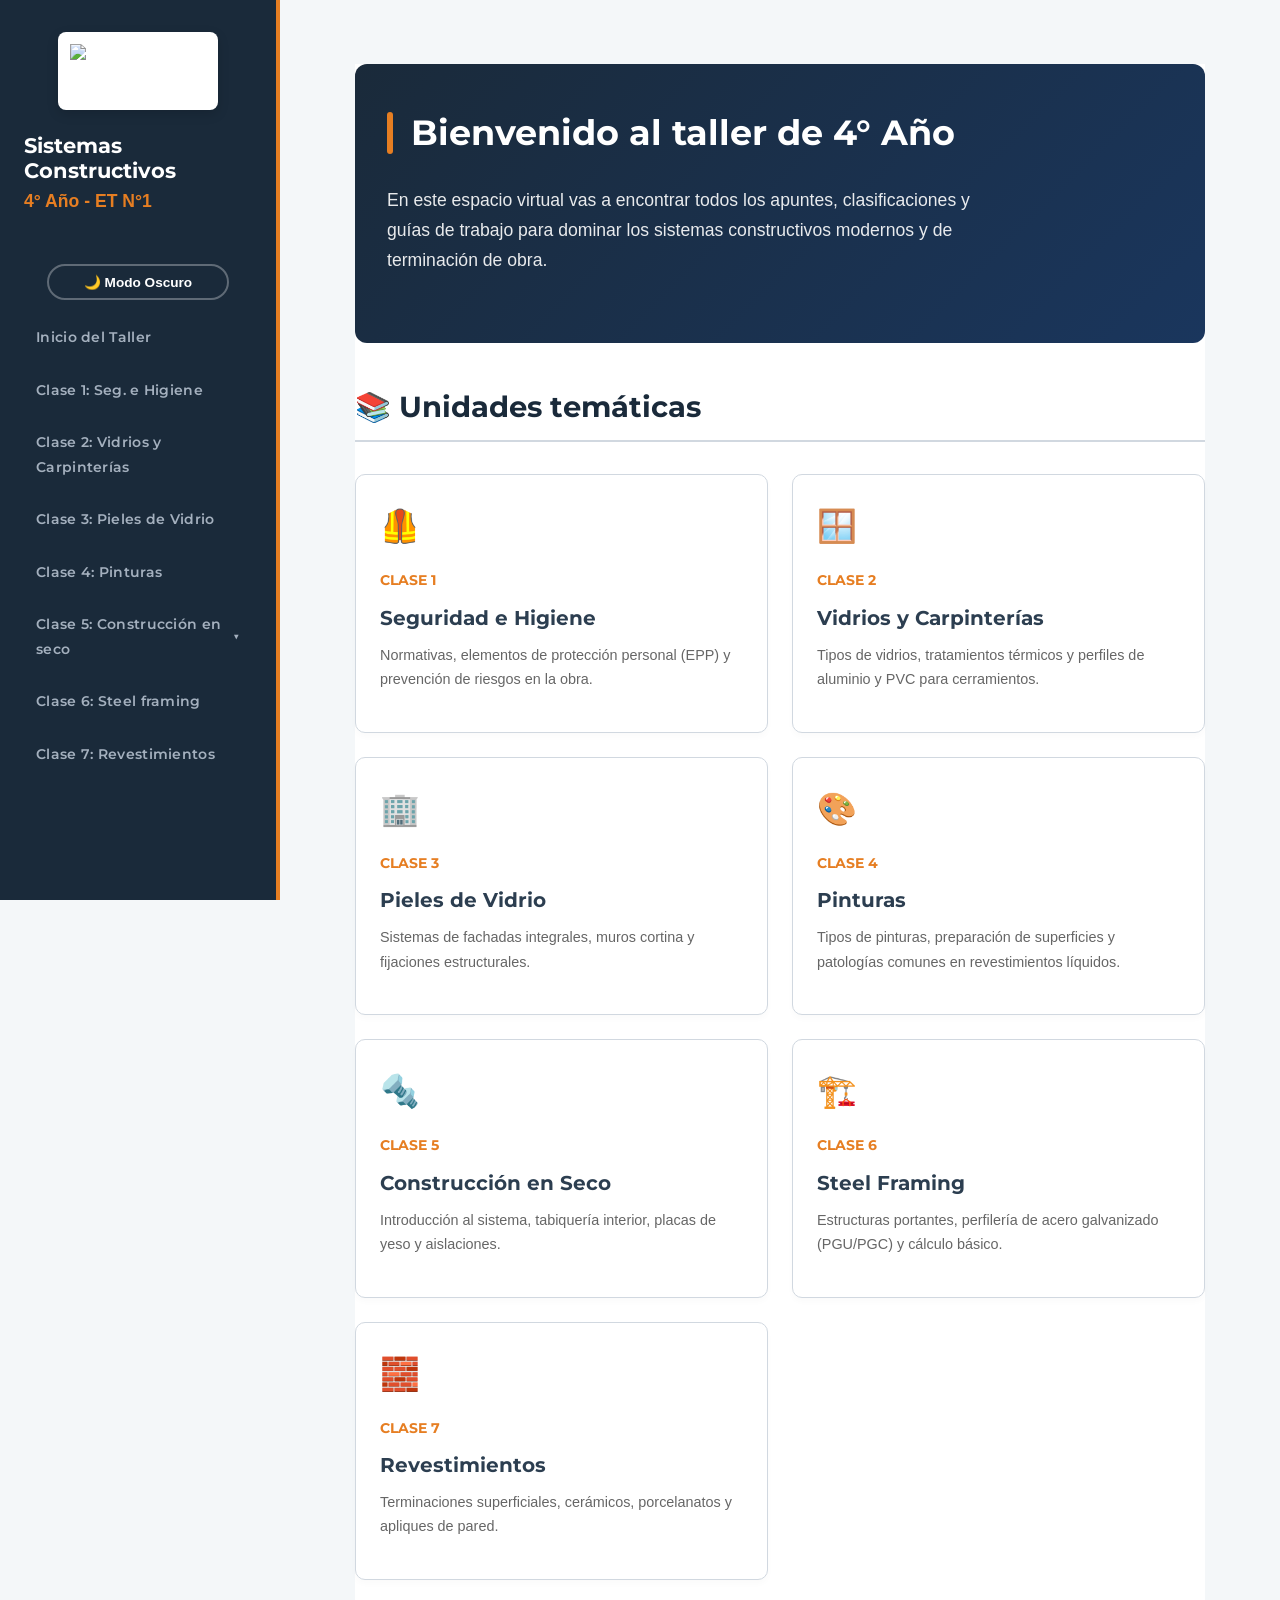
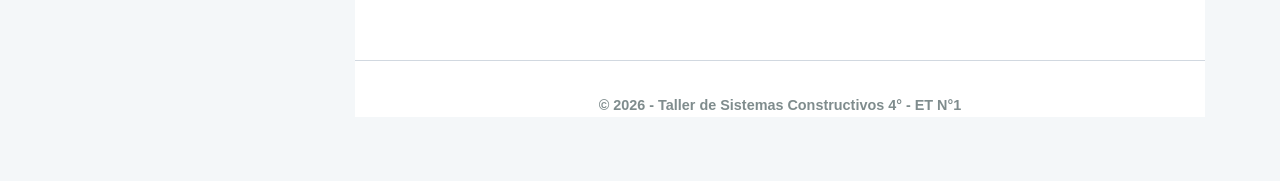
==== index.html @ 60b385b9 "Se agrega clase-3, pieles-de-vidrio.html y se modifica menú de navegación de historia y ventajas.htm" ====
<!DOCTYPE html>
<html lang="es">
<head>
    <meta charset="UTF-8">
    <meta name="viewport" content="width=device-width, initial-scale=1.0">
    <title>Sist. Constructivos en Seco | 4TO Año | ET N°1</title>
    <link href="https://fonts.googleapis.com/css2?family=Montserrat:wght@400;600&family=Poppins:wght@600;700;800&display=swap" rel="stylesheet">
    <link rel="stylesheet" href="styles.css">
</head>
<body>

    <aside>
        <img src="img/otto-krause-1.svg" alt="Logo ET N°1 Otto Krause" class="school-logo">
        <h1>Sistemas Constructivos</h1>
        <span class="school-name">4° Año - ET N°1</span>

        <button id="btn-theme" class="theme-btn" onclick="toggleTheme()">
            🌓 
        </button>

        <nav>
            <ul>
                <li><a href="index.html">Inicio del Taller</a></li>
                <li><a href="clase-1/seguridad-e-higiene.html">Clase 1: Seg. e Higiene</a></li>
                <li><a href="clase-2/vidrios-y-carpinteria.html">Clase 2: Vidrios y Carpinterías</a></li>
                <li><a href="clase-3/clase3.html">Clase 3: Pieles de Vidrio</a></li>
                <li><a href="clase-4/clase4.html">Clase 4: Pinturas</a></li>
                
                <li class="has-submenu" id="sistemas-menu">
                    <a href="javascript:void(0)" onclick="toggleSubmenu(event)">Clase 5: Construcción en seco</a>
                    <ul class="submenu">
                        <li><a href="clase-5/sistemas.html">Sistemas de construcción</a></li>
                        <li><a href="clase-5/historia.html">Historia y evolución</a></li>
                        <li><a href="clase-5/tabiqueria.html">Tabiquería y placas</a></li>
                        <li><a href="clase-5/ventajas.html">Ventajas y análisis</a></li>
                    </ul>
                </li>

                <li><a href="clase-6/steel-framing.html">Clase 6: Steel framing</a></li>
                <li><a href="clase-7/revestimientos.html">Clase 7: Revestimientos</a></li>
            </ul>
        </nav>
    </aside>

    <main>
        <div class="container">
            <div class="hero-home">
                <h2>Bienvenido al taller de 4° Año</h2>
                <p style="font-size: 1.1rem; opacity: 0.9; max-width: 600px;">
                    En este espacio virtual vas a encontrar todos los apuntes, clasificaciones y guías de trabajo para dominar los sistemas constructivos modernos y de terminación de obra.
                </p>
            </div>

            <h3 style="margin-bottom: 1rem;">📚 Unidades temáticas</h3>
            
            <div class="dashboard-grid">
                <a href="clase1.html" class="clase-card">
                    <div class="clase-icon">🦺</div>
                    <div class="clase-num">Clase 1</div>
                    <h4 class="clase-title">Seguridad e Higiene</h4>
                    <p class="clase-desc">Normativas, elementos de protección personal (EPP) y prevención de riesgos en la obra.</p>
                </a>
                
                <a href="clase-2/vidrios-y-carpinteria.html" class="clase-card">
                    <div class="clase-icon">🪟</div>
                    <div class="clase-num">Clase 2</div>
                    <h4 class="clase-title">Vidrios y Carpinterías</h4>
                    <p class="clase-desc">Tipos de vidrios, tratamientos térmicos y perfiles de aluminio y PVC para cerramientos.</p>
                </a>
                
                <a href="clase3.html" class="clase-card">
                    <div class="clase-icon">🏢</div>
                    <div class="clase-num">Clase 3</div>
                    <h4 class="clase-title">Pieles de Vidrio</h4>
                    <p class="clase-desc">Sistemas de fachadas integrales, muros cortina y fijaciones estructurales.</p>
                </a>
                <a href="clase4.html" class="clase-card">
                    <div class="clase-icon">🎨</div>
                    <div class="clase-num">Clase 4</div>
                    <h4 class="clase-title">Pinturas</h4>
                    <p class="clase-desc">Tipos de pinturas, preparación de superficies y patologías comunes en revestimientos líquidos.</p>
                </a>
                <a href="clase-5/sistemas.html" class="clase-card">
                    <div class="clase-icon">🔩</div>
                    <div class="clase-num">Clase 5</div>
                    <h4 class="clase-title">Construcción en Seco</h4>
                    <p class="clase-desc">Introducción al sistema, tabiquería interior, placas de yeso y aislaciones.</p>
                </a>

                <a href="clase-6/steel-framing.html" class="clase-card">
                    <div class="clase-icon">🏗️</div>
                    <div class="clase-num">Clase 6</div>
                    <h4 class="clase-title">Steel Framing</h4>
                    <p class="clase-desc">Estructuras portantes, perfilería de acero galvanizado (PGU/PGC) y cálculo básico.</p>
                </a>

                <a href="clase-7/revestimientos.html" class="clase-card">
                    <div class="clase-icon">🧱</div>
                    <div class="clase-num">Clase 7</div>
                    <h4 class="clase-title">Revestimientos</h4>
                    <p class="clase-desc">Terminaciones superficiales, cerámicos, porcelanatos y apliques de pared.</p>
                </a>
            </div>

            <footer>
                © 2026 - Taller de Sistemas Constructivos 4° - ET N°1
            </footer>
        </div>
    </main>

    <script>
        function toggleSubmenu(event) {
            event.preventDefault();
            const menuItem = document.getElementById('sistemas-menu');
            menuItem.classList.toggle('open');
        }
    </script>

    <script>
        // --- SCRIPT DE MODO CLARO/OSCURO ---
        function toggleTheme() {
            const body = document.body;
            body.classList.toggle('dark-mode');
            const btn = document.getElementById('btn-theme');
            
            if (body.classList.contains('dark-mode')) {
                localStorage.setItem('theme', 'dark');
                btn.innerHTML = '☀️ Modo Claro';
            } else {
                localStorage.setItem('theme', 'light');
                btn.innerHTML = '🌙 Modo Oscuro';
            }
        }

        // Revisar al cargar la página si el usuario ya había elegido un tema
        document.addEventListener("DOMContentLoaded", function() {
            const savedTheme = localStorage.getItem('theme');
            const btn = document.getElementById('btn-theme');
            
            if (savedTheme === 'dark') {
                document.body.classList.add('dark-mode');
                if (btn) btn.innerHTML = '☀️ Modo Claro';
            } else {
                if (btn) btn.innerHTML = '🌙 Modo Oscuro';
            }
        });
        // -----------------------------------
    </script>
</body>
</html>
---- styles.css ----
/* ===== VARIABLES GLOBALES Y DE TEMA ===== */
:root {
    /* Colores fijos de la marca (no cambian) */
    --primary: #1a2a3a;
    --accent: #e67e22;
    --white: #ffffff;

    /* Tema claro (Por defecto) */
    --bg-main: #f4f7f9;
    --text-main: #2c3e50;
    --heading-color: #1a2a3a; /* <-- Color de títulos (Oscuro) */
    --text-muted: #666666;    /* <-- Color de descripciones (Gris) */
    --card-bg: #ffffff;
    --title-bar-color: #e74c3c; 
    --border-color: #d1d8e0;
}

body.dark-mode {
    /* Tema oscuro */
    --bg-main: #121212;
    --text-main: #e0e0e0;
    --heading-color: #63b3ed; /* <-- Títulos en celeste claro para que resalten */
    --text-muted: #a0aec0;    /* <-- Descripciones en gris claro */
    --card-bg: #1e1e1e;
    --title-bar-color: #3498db; 
    --border-color: #333333;
}

/* ===== CONFIGURACIÓN BASE ===== */
* { box-sizing: border-box; margin: 0; padding: 0; }

body {
    font-family: 'Inter', sans-serif;
    background-color: var(--bg-main);
    color: var(--text-main);
    line-height: 1.7;
    display: flex;
    transition: background-color 0.3s ease, color 0.3s ease; /* Transición suave de tema */
}

/* Ajustes automáticos para el modo oscuro en tarjetas y contenedores */
.container, .timeline-content, .grid-item, .clase-card, .pilar-card, .recursos-box {
    background-color: var(--card-bg) !important;
    color: var(--text-main);
    border-color: var(--border-color) !important;
    transition: all 0.3s ease;
}

/* ===== BARRA LATERAL (SIDEBAR) ===== */
aside {
    width: 280px;
    background-color: var(--primary);
    color: white;
    height: 100vh;
    position: fixed;
    padding: 2rem 1.5rem;
    display: flex;
    flex-direction: column;
    z-index: 100;
    border-right: 4px solid var(--accent);
}

.school-logo {
    width: 85%;
    max-width: 160px;
    height: auto;
    display: block;
    margin: 0 auto 1.5rem auto;
    background-color: #ffffff; 
    padding: 12px;
    border-radius: 8px; 
    box-shadow: 0 4px 12px rgba(0, 0, 0, 0.15); 
}

aside h1 { font-size: 1.3rem; margin-bottom: 0.2rem; line-height: 1.2; }
aside .school-name {
    color: var(--accent);
    font-weight: 700;
    font-size: 1.1rem;
    margin-bottom: 2rem;
    display: block;
}

/* --- ESTILO DEL BOTÓN DE TEMA --- */
.theme-btn {
    background: transparent;
    border: 2px solid rgba(255, 255, 255, 0.3);
    color: #ffffff;
    padding: 8px 15px;
    border-radius: 20px;
    cursor: pointer;
    margin: 15px auto;
    display: flex;
    align-items: center;
    justify-content: center;
    gap: 8px;
    font-family: inherit;
    font-weight: 600;
    font-size: 0.85rem;
    transition: all 0.3s ease;
    width: 80%;
}

.theme-btn:hover {
    background: rgba(255, 255, 255, 0.2);
    border-color: #ffffff;
}

/* ===== NAVEGACIÓN ===== */
nav ul { list-style: none; padding: 0; margin: 0; }
nav > ul > li { margin-bottom: 0.5rem; position: relative; }

nav a {
    color: #a4b0be;
    text-decoration: none;
    display: flex;
    align-items: center;
    justify-content: space-between;
    padding: 10px 12px;
    border-radius: 6px;
    transition: all 0.3s ease;
    font-family: 'Montserrat', sans-serif;
    font-weight: 600;
    font-size: 0.90rem;
    letter-spacing: 0.3px;
}

nav a:hover { background-color: rgba(255, 255, 255, 0.05); color: white; }
nav a.active { background-color: var(--accent); color: white; font-weight: 700; }

/* Estilos dinámicos del Menú (Fondo suave) */
nav ul li a.active {
    background-color: rgba(255, 255, 255, 0.15); 
    border-radius: 6px;
    font-weight: 700;
    border-left: 4px solid var(--accent); 
}

/* Flecha del submenú */
nav li.has-submenu > a::after { content: "▼"; font-size: 0.7rem; transition: transform 0.3s ease; }
nav li.has-submenu.open > a::after { transform: rotate(180deg); }

/* Contenedor del submenú */
nav .submenu {
    max-height: 0;
    overflow: hidden;
    transition: max-height 0.3s ease-out;
    background-color: rgba(0, 0, 0, 0.2);
    border-radius: 0 0 8px 8px;
}
nav li.has-submenu.open .submenu {
    max-height: 300px;
    padding: 0.5rem 0;
}

/* Ítems del submenú */
nav .submenu li { margin: 0; }
nav .submenu li a {
    font-family: 'Inter', sans-serif;
    font-size: 0.85rem;
    font-weight: 400;
    padding: 0.6rem 1rem 0.6rem 2.2rem;
    background: transparent;
    border-radius: 0;
    color: #a4b0be;
    position: relative;
}
nav .submenu li a::after { display: none; }

/* Punto decorativo inicial */
nav .submenu li a::before {
    content: '';
    position: absolute;
    left: 1rem;
    top: 50%;
    transform: translateY(-50%);
    width: 6px;
    height: 6px;
    background-color: #a4b0be;
    border-radius: 50%;
    transition: all 0.3s ease;
}

nav .submenu li a:hover, nav .submenu li a.active {
    color: white;
    background-color: rgba(255, 255, 255, 0.05); 
    font-weight: 600;
}
nav .submenu li a:hover::before, nav .submenu li a.active::before {
    background-color: var(--accent);
    border-radius: 3px;
    height: 60%;
}

/* ===== CONTENIDO PRINCIPAL ===== */
main { margin-left: 280px; padding: 4rem; width: 100%; }
.container { max-width: 850px; margin: 0 auto; }
.badge { background-color: #34495e; color: white; padding: 5px 15px; border-radius: 4px; font-size: 0.75rem; font-weight: 700; text-transform: uppercase; margin-bottom: 1rem; display: inline-block; letter-spacing: 1px; }

h1, h2, h3, h4, h5, h6 { font-family: 'Montserrat', sans-serif; }
h2 { font-size: 2.5rem; color: var(--heading-color); margin-bottom: 2rem; line-height: 1.2; position: relative; padding-left: 1.5rem; }
h2::before { content: ''; position: absolute; left: 0; top: 0; height: 100%; width: 6px; background-color: var(--accent); border-radius: 3px; }
h3 { font-size: 1.8rem; color: var(--heading-color); margin: 2.5rem 0 1rem 0; border-bottom: 2px solid var(--border-color); padding-bottom: 0.5rem; }
p { margin-bottom: 1.2rem; font-size: 1.05rem; }

/* --- BARRITA DE LOS TÍTULOS --- */
.title-bar {
    display: inline-block;
    width: 5px;
    height: 22px;
    background-color: var(--title-bar-color); 
    border-radius: 4px;
    margin-right: 12px;
    vertical-align: middle;
    margin-top: -3px;
    transition: background-color 0.3s ease;
}

.hero-image { width: 100%; height: 450px; object-fit: cover; border-radius: 8px; box-shadow: 0 10px 20px rgba(0,0,0,0.1); margin-bottom: 2.5rem; border-bottom: 5px solid var(--accent); }
.intro-box { background: var(--card-bg); padding: 2.5rem; border-radius: 8px; border-left: 6px solid var(--accent); box-shadow: 0 4px 15px rgba(0,0,0,0.05); margin-bottom: 2.5rem; }
.highlight { color: var(--accent); font-weight: 700; }

/* Dashboard Index */
.dashboard-grid { display: grid; grid-template-columns: repeat(auto-fit, minmax(280px, 1fr)); gap: 1.5rem; margin-top: 2rem; }
.clase-card { background: var(--card-bg); border: 1px solid var(--border-color); border-radius: 10px; padding: 1.5rem; text-decoration: none; color: inherit; transition: all 0.3s ease; box-shadow: 0 4px 6px rgba(0,0,0,0.02); display: flex; flex-direction: column; }
.clase-card:hover { transform: translateY(-5px); box-shadow: 0 10px 15px rgba(0,0,0,0.05); border-color: var(--primary); }
.clase-num { font-family: 'Montserrat', sans-serif; color: var(--accent); font-size: 0.85rem; font-weight: 700; text-transform: uppercase; margin-bottom: 0.5rem; }
.clase-title { font-size: 1.25rem; margin-bottom: 0.5rem; color: var(--text-main); }
.clase-desc { font-size: 0.9rem; color: var(--text-muted); margin-bottom: 1rem; flex-grow: 1; }
.clase-icon { font-size: 2rem; margin-bottom: 1rem; }
.hero-home { background: linear-gradient(135deg, var(--primary) 0%, #1a365d 100%); color: white; padding: 3rem 2rem; border-radius: 12px; margin-bottom: 2rem; }
.hero-home h2 { color: white; margin-top: 0; font-size: 2.2rem; }

/* Tarjetas y Grid */
.grid-pilares { display: grid; grid-template-columns: 1fr 1fr; gap: 1.5rem; margin-top: 2rem; }
.pilar-card { background: var(--card-bg); padding: 2rem; border-radius: 8px; border-top: 4px solid var(--accent); box-shadow: 0 4px 15px rgba(0,0,0,0.05); transition: transform 0.3s ease; }
.pilar-card h4 { margin-bottom: 1rem; color: var(--heading-color); font-size: 1.2rem; }
.pilar-card:hover { transform: translateY(-5px); }
.sin-padding-top { padding: 0; overflow: hidden; display: flex; flex-direction: column; }
.card-img { width: 100%; height: 180px; object-fit: cover; border-bottom: 4px solid var(--accent); }
.card-content { padding: 1.5rem; }
.btn-leer-mas { display: inline-block; margin-top: 1rem; color: var(--accent); font-weight: 600; text-decoration: none; font-size: 0.9rem; transition: color 0.3s ease; }
.btn-leer-mas:hover { color: var(--primary); text-decoration: underline; }

/* Línea de tiempo (Timeline) */
.timeline { position: relative; max-width: 100%; margin: 2rem 0; padding-left: 2rem; border-left: 3px solid var(--border-color); }
.timeline-item { position: relative; margin-bottom: 2.5rem; }
.timeline-item:last-child { margin-bottom: 0; }
.timeline-item::before { content: ''; position: absolute; left: -2.65rem; top: 0; width: 1rem; height: 1rem; background-color: var(--accent); border: 3px solid var(--white); border-radius: 50%; box-shadow: 0 0 0 2px var(--border-color); }
.timeline-year { font-size: 0.9rem; font-weight: 700; color: var(--accent); margin-bottom: 0.3rem; letter-spacing: 1px; }
.timeline-content { background: var(--card-bg); padding: 1.5rem; border-radius: 8px; box-shadow: 0 4px 10px rgba(0,0,0,0.03); border: 1px solid var(--border-color); }
.timeline-content h4 { color: var(--heading-color); margin-bottom: 0.5rem; font-size: 1.15rem; }

/* Quiz Interactivo */
.quiz-container { background: var(--card-bg); border: 2px dashed var(--primary); border-radius: 8px; padding: 2rem; margin-top: 3rem; text-align: center; }
.quiz-img { width: 100%; max-width: 400px; border-radius: 8px; margin-bottom: 1rem; }
.btn-quiz { background-color: var(--primary); color: white; border: none; padding: 10px 20px; margin: 5px; border-radius: 5px; cursor: pointer; font-weight: bold; font-size: 1rem; transition: background-color 0.3s; }
.btn-quiz:hover { background-color: var(--accent); }
#quiz-feedback { margin-top: 15px; font-weight: bold; font-size: 1.1rem; min-height: 24px; }
.correcto { color: #27ae60; }
.incorrecto { color: #e74c3c; }

/* Recursos y Tablas */
.recursos-box { background-color: var(--card-bg); border-left: 5px solid var(--primary); padding: 1.5rem 2rem; border-radius: 0 8px 8px 0; margin-top: 3rem; border: 1px solid var(--border-color); }
.recursos-box h3 { color: var(--heading-color); margin-top: 0; display: flex; align-items: center; gap: 10px; }
.recursos-box ul { list-style: none; padding: 0; margin: 0; }
.recursos-box li { margin-bottom: 0.8rem; }
.recursos-box a { color: var(--text-main); text-decoration: none; font-weight: 600; display: flex; align-items: center; gap: 8px; transition: color 0.3s; }
.recursos-box a:hover { color: var(--accent); text-decoration: underline; }
.tech-table { width: 100%; border-collapse: collapse; margin: 2rem 0; background: var(--card-bg); box-shadow: 0 2px 8px rgba(0,0,0,0.05); border-radius: 8px; overflow: hidden; }
.tech-table th { background-color: var(--primary); color: white; padding: 1rem; text-align: left; }
.tech-table td { padding: 1rem; border-bottom: 1px solid var(--border-color); }
.tech-table tr:last-child td { border-bottom: none; }

footer { margin-top: 5rem; padding-top: 2rem; border-top: 1px solid var(--border-color); text-align: center; font-size: 0.9rem; color: #7f8c8d; font-weight: 600; }
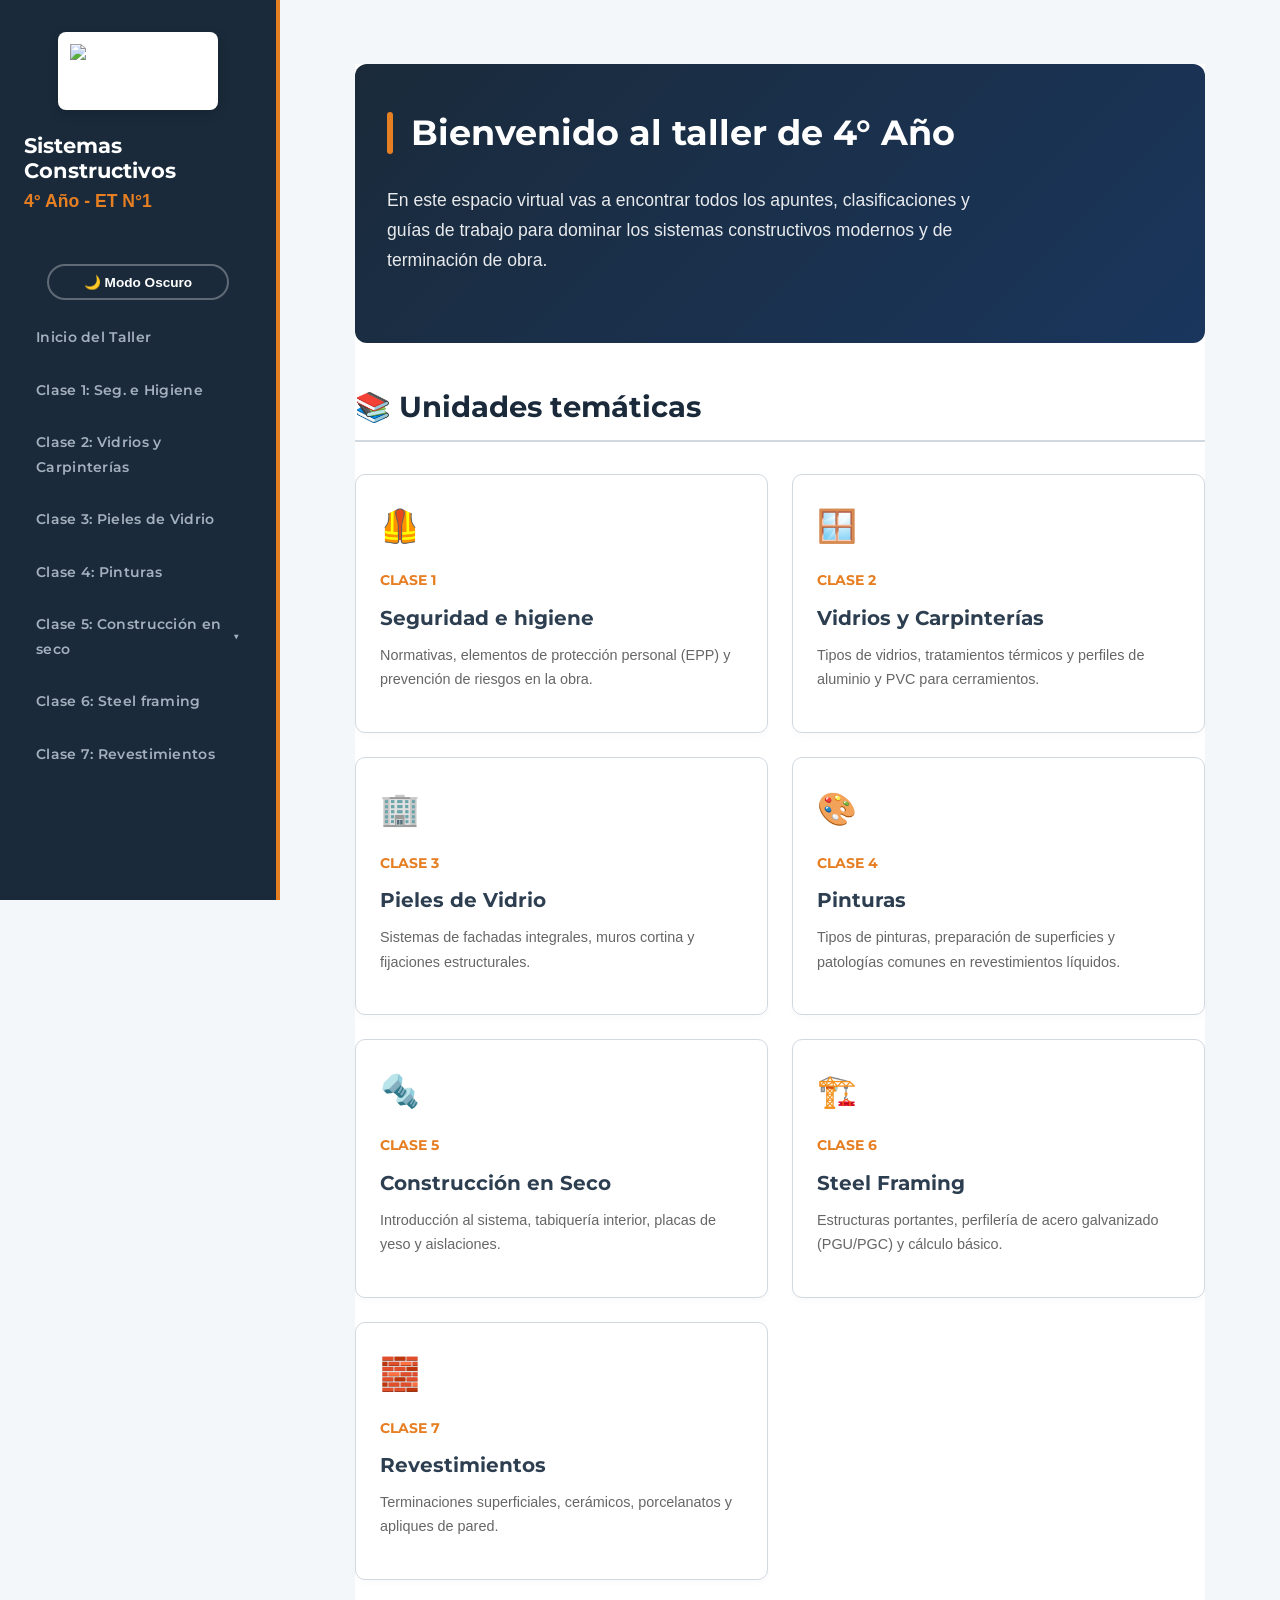
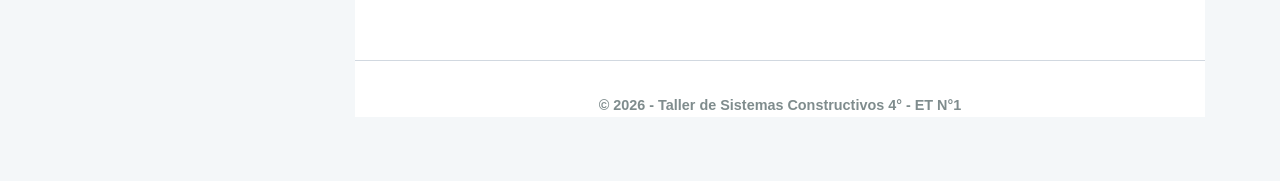
==== commit d7dd50cc: "Se modifica hipervícunlo" ====
--- a/index.html
+++ b/index.html
@@ -54,10 +54,10 @@
             <h3 style="margin-bottom: 1rem;">📚 Unidades temáticas</h3>
             
             <div class="dashboard-grid">
-                <a href="clase1.html" class="clase-card">
+                <a href="clase-1/seguridad-e-higiene.html" class="clase-card">
                     <div class="clase-icon">🦺</div>
                     <div class="clase-num">Clase 1</div>
-                    <h4 class="clase-title">Seguridad e Higiene</h4>
+                    <h4 class="clase-title">Seguridad e higiene</h4>
                     <p class="clase-desc">Normativas, elementos de protección personal (EPP) y prevención de riesgos en la obra.</p>
                 </a>
                 
@@ -68,13 +68,13 @@
                     <p class="clase-desc">Tipos de vidrios, tratamientos térmicos y perfiles de aluminio y PVC para cerramientos.</p>
                 </a>
                 
-                <a href="clase3.html" class="clase-card">
+                <a href="clase-3/clase3.html" class="clase-card">
                     <div class="clase-icon">🏢</div>
                     <div class="clase-num">Clase 3</div>
                     <h4 class="clase-title">Pieles de Vidrio</h4>
                     <p class="clase-desc">Sistemas de fachadas integrales, muros cortina y fijaciones estructurales.</p>
                 </a>
-                <a href="clase4.html" class="clase-card">
+                <a href="clase-4/clase4.html" class="clase-card">
                     <div class="clase-icon">🎨</div>
                     <div class="clase-num">Clase 4</div>
                     <h4 class="clase-title">Pinturas</h4>
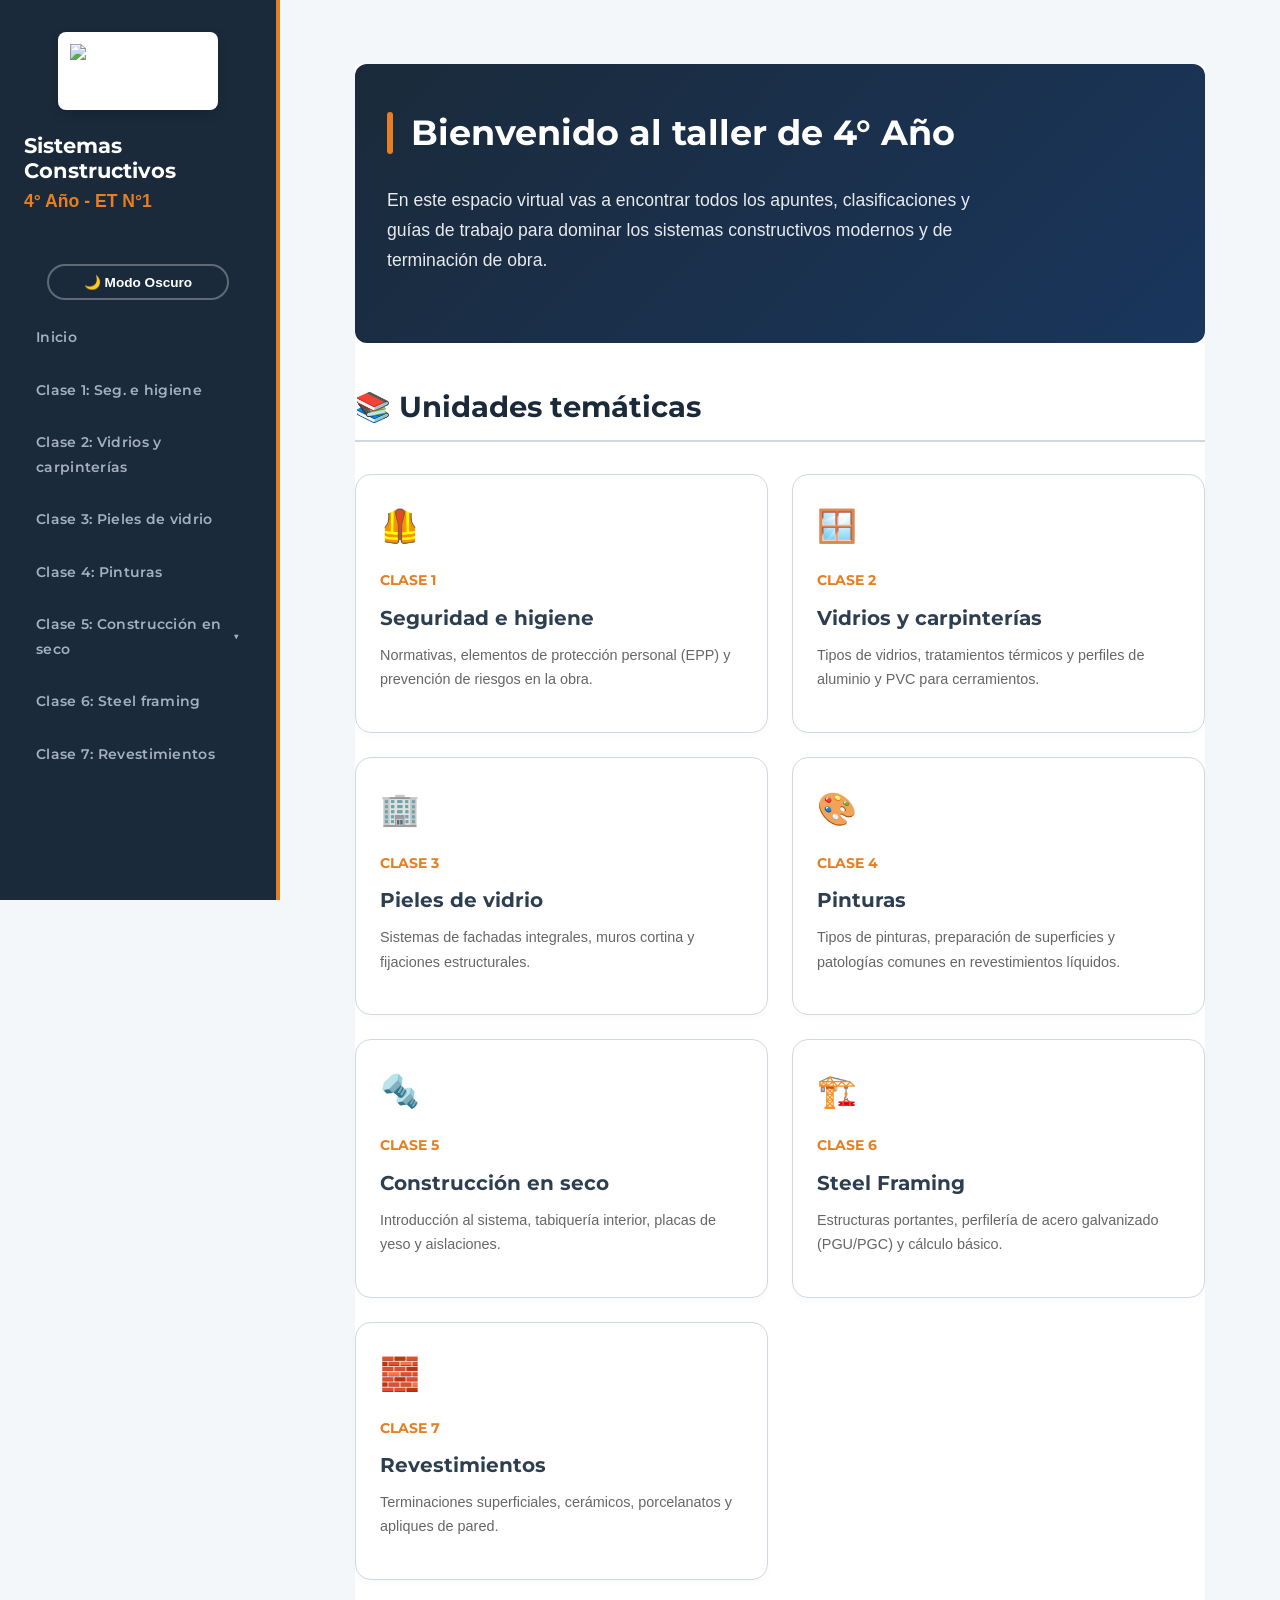
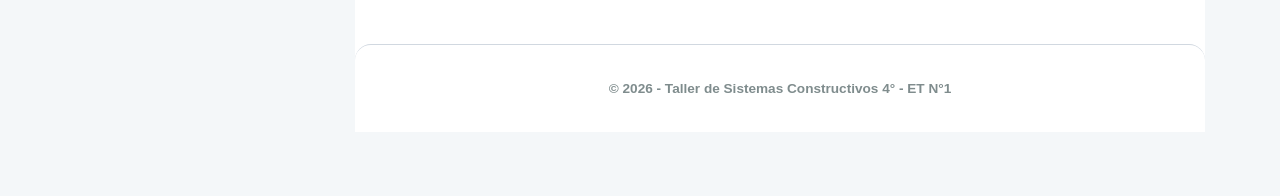
==== commit 92de2299: "Ajuste estilos" ====
--- a/index.html
+++ b/index.html
@@ -20,10 +20,10 @@
 
         <nav>
             <ul>
-                <li><a href="index.html">Inicio del Taller</a></li>
-                <li><a href="clase-1/seguridad-e-higiene.html">Clase 1: Seg. e Higiene</a></li>
-                <li><a href="clase-2/vidrios-y-carpinteria.html">Clase 2: Vidrios y Carpinterías</a></li>
-                <li><a href="clase-3/clase3.html">Clase 3: Pieles de Vidrio</a></li>
+                <li><a href="index.html">Inicio</a></li>
+                <li><a href="clase-1/seguridad-e-higiene.html">Clase 1: Seg. e higiene</a></li>
+                <li><a href="clase-2/vidrios-y-carpinteria.html">Clase 2: Vidrios y carpinterías</a></li>
+                <li><a href="clase-3/clase3.html">Clase 3: Pieles de vidrio</a></li>
                 <li><a href="clase-4/clase4.html">Clase 4: Pinturas</a></li>
                 
                 <li class="has-submenu" id="sistemas-menu">
@@ -64,14 +64,14 @@
                 <a href="clase-2/vidrios-y-carpinteria.html" class="clase-card">
                     <div class="clase-icon">🪟</div>
                     <div class="clase-num">Clase 2</div>
-                    <h4 class="clase-title">Vidrios y Carpinterías</h4>
+                    <h4 class="clase-title">Vidrios y carpinterías</h4>
                     <p class="clase-desc">Tipos de vidrios, tratamientos térmicos y perfiles de aluminio y PVC para cerramientos.</p>
                 </a>
                 
                 <a href="clase-3/clase3.html" class="clase-card">
                     <div class="clase-icon">🏢</div>
                     <div class="clase-num">Clase 3</div>
-                    <h4 class="clase-title">Pieles de Vidrio</h4>
+                    <h4 class="clase-title">Pieles de vidrio</h4>
                     <p class="clase-desc">Sistemas de fachadas integrales, muros cortina y fijaciones estructurales.</p>
                 </a>
                 <a href="clase-4/clase4.html" class="clase-card">
@@ -83,7 +83,7 @@
                 <a href="clase-5/sistemas.html" class="clase-card">
                     <div class="clase-icon">🔩</div>
                     <div class="clase-num">Clase 5</div>
-                    <h4 class="clase-title">Construcción en Seco</h4>
+                    <h4 class="clase-title">Construcción en seco</h4>
                     <p class="clase-desc">Introducción al sistema, tabiquería interior, placas de yeso y aislaciones.</p>
                 </a>
 
--- a/styles.css
+++ b/styles.css
@@ -58,6 +58,16 @@
     flex-direction: column;
     z-index: 100;
     border-right: 4px solid var(--accent);
+    overflow-y: auto;
+}
+
+/* Para que la barra de scroll del menú se vea más elegante */
+aside::-webkit-scrollbar {
+    width: 6px;
+}
+aside::-webkit-scrollbar-thumb {
+    background: #ccc;
+    border-radius: 4px;
 }
 
 .school-logo {
@@ -272,4 +282,306 @@
 .tech-table td { padding: 1rem; border-bottom: 1px solid var(--border-color); }
 .tech-table tr:last-child td { border-bottom: none; }
 
-footer { margin-top: 5rem; padding-top: 2rem; border-top: 1px solid var(--border-color); text-align: center; font-size: 0.9rem; color: #7f8c8d; font-weight: 600; }+footer { margin-top: 5rem; padding-top: 2rem; border-top: 1px solid var(--border-color); text-align: center; font-size: 0.9rem; color: #7f8c8d; font-weight: 600; }
+
+/* ===== MÓVIL: MENOS DE 900px ===== */
+@media (max-width: 900px) {
+    body {
+        flex-direction: column;
+    }
+
+    /* Sidebar se convierte en header superior */
+    aside {
+        width: 100%;
+        height: auto;
+        position: relative;
+        padding: 1rem;
+        flex-direction: row;
+        flex-wrap: wrap;
+        justify-content: space-between;
+        align-items: center;
+        border-right: none;
+        border-bottom: 4px solid var(--accent);
+    }
+
+    .school-logo {
+        width: 60px;
+        margin: 0;
+    }
+
+    aside h1 {
+        font-size: 1rem;
+        margin: 0;
+    }
+
+    aside .school-name {
+        margin-bottom: 0;
+        font-size: 0.9rem;
+    }
+
+    .theme-btn {
+        width: auto;
+        margin: 0;
+        padding: 5px 12px;
+        font-size: 0.75rem;
+    }
+
+    /* Navegación horizontal apilable */
+    nav {
+        width: 100%;
+        margin-top: 1rem;
+        order: 3;
+    }
+
+    nav > ul {
+        display: flex;
+        flex-wrap: wrap;
+        gap: 0.5rem;
+    }
+
+    nav > ul > li {
+        margin-bottom: 0;
+        flex: 1 0 auto;
+    }
+
+    nav a {
+        padding: 8px 10px;
+        font-size: 0.8rem;
+        justify-content: center;
+    }
+
+    /* Submenús en móvil */
+    nav .submenu {
+        position: absolute;
+        background: var(--primary);
+        z-index: 200;
+        min-width: 180px;
+    }
+
+    /* Contenido principal sin margen lateral */
+    main {
+        margin-left: 0;
+        padding: 1.5rem;
+        width: 100%;
+    }
+
+    .container {
+        max-width: 100%;
+    }
+
+    h2 {
+        font-size: 1.8rem;
+        padding-left: 1rem;
+    }
+
+    h3 {
+        font-size: 1.4rem;
+    }
+
+    .grid-pilares {
+        grid-template-columns: 1fr;
+        gap: 1rem;
+    }
+
+    .dashboard-grid {
+        grid-template-columns: 1fr;
+        gap: 1rem;
+    }
+
+    .hero-image {
+        height: 200px;
+        object-fit: cover;
+    }
+
+    .intro-box {
+        padding: 1.5rem;
+    }
+
+    .timeline {
+        padding-left: 1rem;
+    }
+
+    .timeline-item::before {
+        left: -1.65rem;
+    }
+
+    .tech-table {
+        display: block;
+        overflow-x: auto;
+        white-space: nowrap;
+    }
+
+    .recursos-box {
+        padding: 1rem;
+    }
+}
+
+/* ===== MÓVIL MUY PEQUEÑO (menos de 480px) ===== */
+@media (max-width: 480px) {
+    main {
+        padding: 1rem;
+    }
+
+    h2 {
+        font-size: 1.5rem;
+    }
+
+    p, li {
+        font-size: 0.95rem;
+    }
+
+    .clase-title {
+        font-size: 1.1rem;
+    }
+
+    .pilar-card {
+        padding: 1.2rem;
+    }
+}
+
+/* Modo lectura (se activa con JS) */
+body.modo-lectura {
+    background: white;
+}
+
+body.modo-lectura main {
+    max-width: 700px;
+    margin: 0 auto;
+    padding: 2rem;
+    background: white;
+}
+
+body.modo-lectura aside {
+    display: none; /* Oculta sidebar */
+}
+
+body.modo-lectura .container {
+    font-family: 'Georgia', 'Times New Roman', serif;
+    line-height: 1.6;
+    font-size: 1.1rem;
+}
+
+/* ===== MEJORAS DE ESTILOS GLOBALES ===== */
+
+/* 1. Mejor contraste y suavidad en textos */
+body {
+    text-rendering: optimizeLegibility;
+    -webkit-font-smoothing: antialiased;
+    -moz-osx-font-smoothing: grayscale;
+}
+
+/* 2. Links más elegantes */
+a {
+    transition: all 0.2s ease;
+    text-decoration: none;
+    color: var(--accent);
+}
+a:hover {
+    text-decoration: underline;
+    opacity: 0.85;
+}
+
+/* 3. Sombras más modernas en tarjetas */
+.clase-card, .pilar-card, .intro-box, .timeline-content {
+    transition: transform 0.2s ease, box-shadow 0.2s ease;
+}
+.clase-card:hover, .pilar-card:hover {
+    box-shadow: 0 12px 24px rgba(0, 0, 0, 0.1);
+    transform: translateY(-4px);
+}
+
+/* 4. Bordes redondeados consistentes */
+.clase-card, .pilar-card, .intro-box, .recursos-box, .quiz-container, .timeline-content {
+    border-radius: 16px;
+}
+
+/* 5. Imágenes con efecto sutil al pasar el mouse */
+.hero-image, .card-img, .quiz-img {
+    transition: transform 0.3s ease, filter 0.3s ease;
+}
+.hero-image:hover, .card-img:hover {
+    transform: scale(1.01);
+    filter: brightness(1.02);
+}
+
+/* 6. Botón de tema más visible en modo oscuro */
+.dark-mode .theme-btn {
+    background: rgba(255, 255, 255, 0.1);
+    border-color: var(--accent);
+    color: var(--accent);
+}
+.theme-btn:active {
+    transform: scale(0.96);
+}
+
+/* 7. Scroll suave para toda la página */
+html {
+    scroll-behavior: smooth;
+}
+
+/* 8. Footer más elegante */
+footer {
+    background: var(--card-bg);
+    padding: 2rem;
+    border-radius: 16px 16px 0 0;
+    margin-top: 4rem;
+    font-size: 0.85rem;
+}
+
+/* 9. Etiquetas (badges) mejoradas */
+.badge {
+    background: var(--accent);
+    color: white;
+    border-radius: 30px;
+    padding: 4px 14px;
+    font-size: 0.7rem;
+    letter-spacing: 0.5px;
+}
+
+/* 10. Enfoque accesible para teclado */
+a:focus-visible, button:focus-visible, .theme-btn:focus-visible {
+    outline: 3px solid var(--accent);
+    outline-offset: 2px;
+}
+
+/* Fade-in suave al cargar */
+main, .container, .clase-card, .pilar-card {
+    animation: fadeInUp 0.4s ease-out;
+}
+
+@keyframes fadeInUp {
+    from {
+        opacity: 0;
+        transform: translateY(20px);
+    }
+    to {
+        opacity: 1;
+        transform: translateY(0);
+    }
+}
+
+/* Tooltip elegante para links */
+a[title] {
+    position: relative;
+}
+a[title]:hover::after {
+    content: attr(title);
+    position: absolute;
+    bottom: 120%;
+    left: 50%;
+    transform: translateX(-50%);
+    background: #333;
+    color: white;
+    padding: 4px 8px;
+    border-radius: 6px;
+    font-size: 0.7rem;
+    white-space: nowrap;
+    z-index: 100;
+}
+
+/* Línea decorativa entre secciones */
+section + section {
+    margin-top: 3rem;
+    padding-top: 2rem;
+    border-top: 1px dashed var(--border-color);
+}
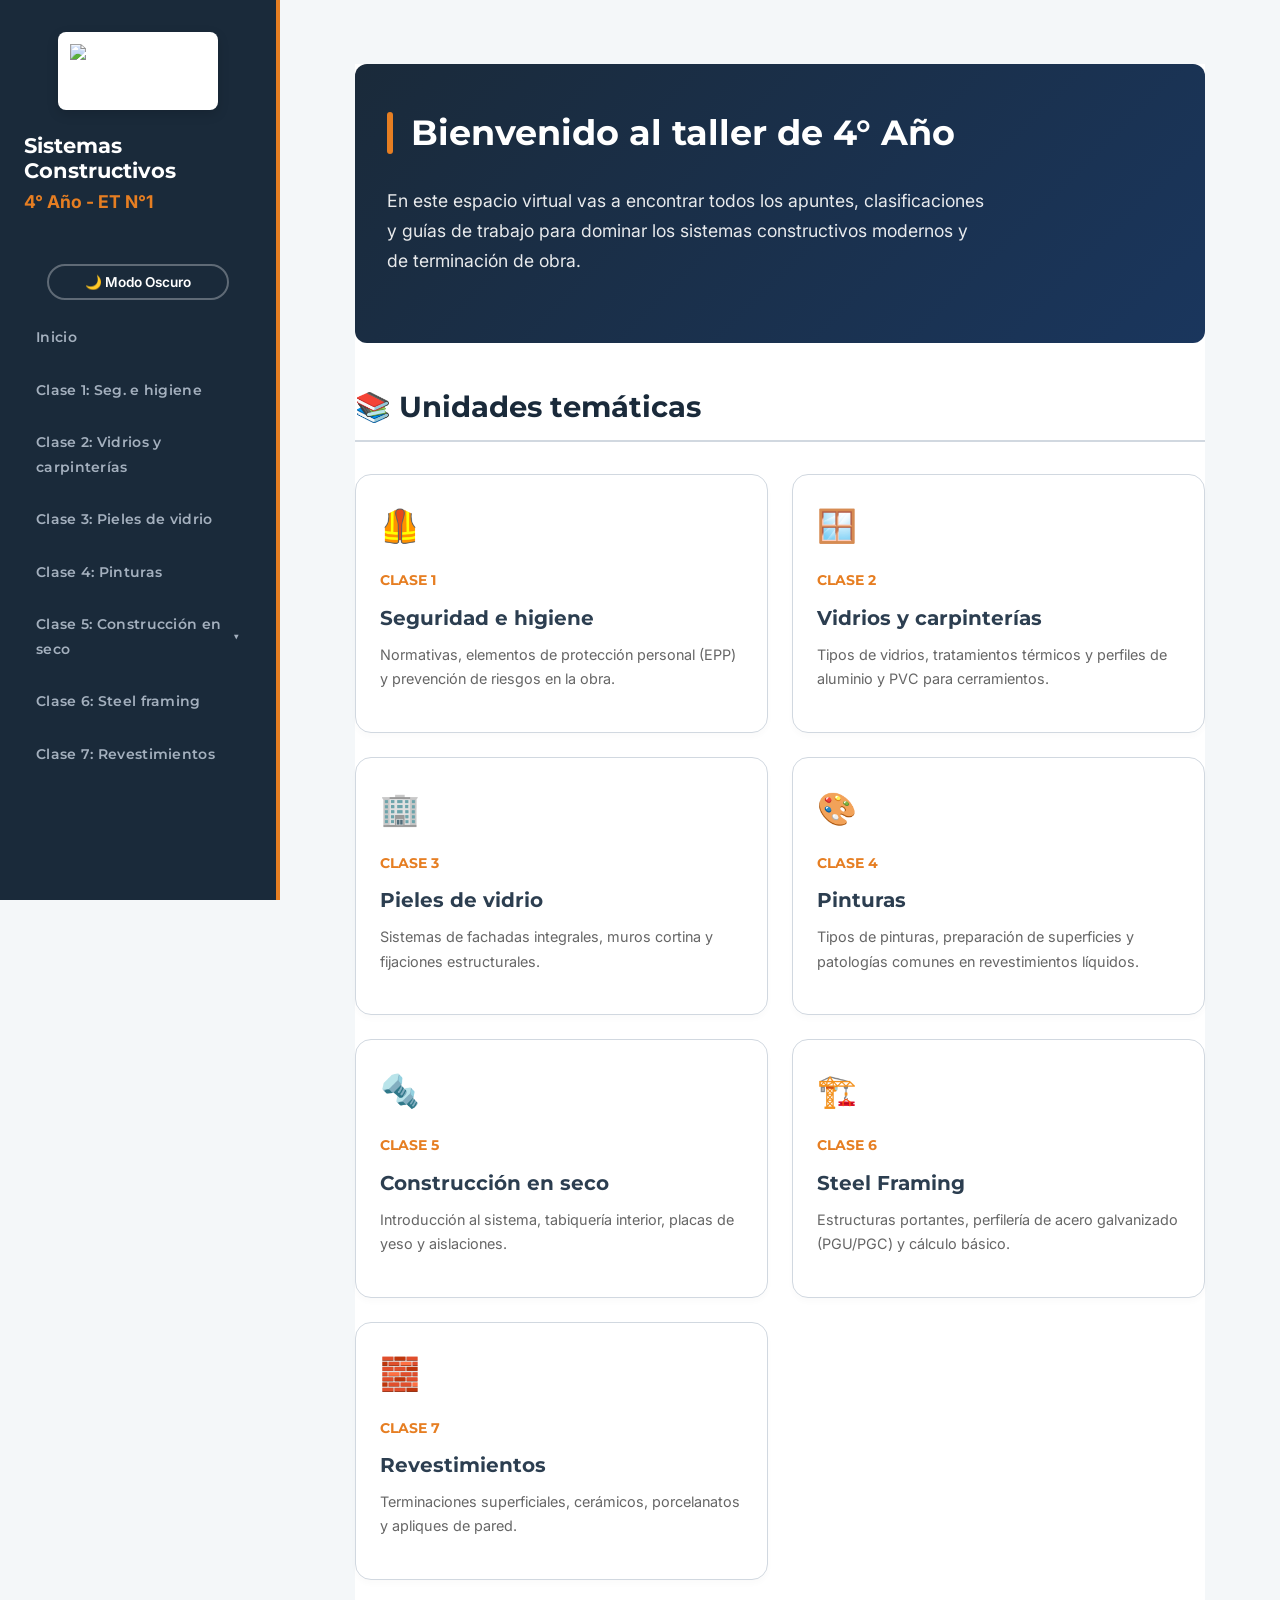
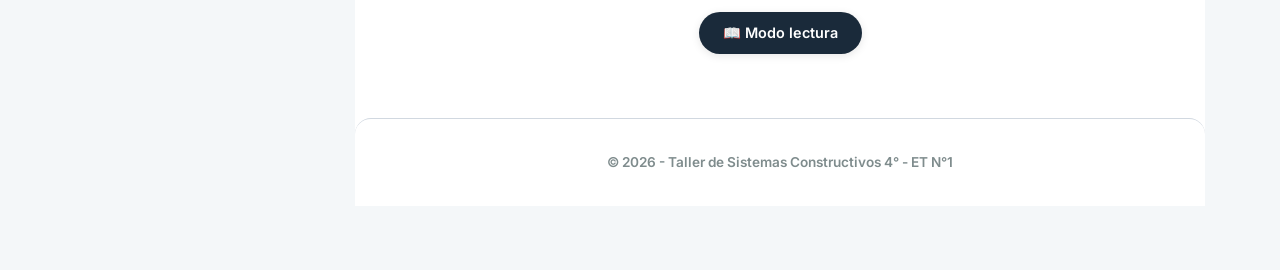
==== commit 053f3ab6: "Ajuste estilos. Se agrega modo lectura" ====
--- a/index.html
+++ b/index.html
@@ -2,9 +2,11 @@
 <html lang="es">
 <head>
     <meta charset="UTF-8">
-    <meta name="viewport" content="width=device-width, initial-scale=1.0">
+    <meta name="viewport" content="width=device-width, initial-scale=1.0, viewport-fit=cover">
     <title>Sist. Constructivos en Seco | 4TO Año | ET N°1</title>
-    <link href="https://fonts.googleapis.com/css2?family=Montserrat:wght@400;600&family=Poppins:wght@600;700;800&display=swap" rel="stylesheet">
+    
+    <!-- Google Fonts -->
+    <link href="https://fonts.googleapis.com/css2?family=Inter:opsz,wght@14..32,400;14..32,500;14..32,600;14..32,700&family=Montserrat:wght@400;500;600;700;800&display=swap" rel="stylesheet">
     <link rel="stylesheet" href="styles.css">
 </head>
 <body>
@@ -14,8 +16,8 @@
         <h1>Sistemas Constructivos</h1>
         <span class="school-name">4° Año - ET N°1</span>
 
-        <button id="btn-theme" class="theme-btn" onclick="toggleTheme()">
-            🌓 
+        <button id="btn-theme" class="theme-btn" aria-label="Cambiar tema claro/oscuro">
+            🌙
         </button>
 
         <nav>
@@ -27,7 +29,7 @@
                 <li><a href="clase-4/clase4.html">Clase 4: Pinturas</a></li>
                 
                 <li class="has-submenu" id="sistemas-menu">
-                    <a href="javascript:void(0)" onclick="toggleSubmenu(event)">Clase 5: Construcción en seco</a>
+                    <a href="#" id="submenu-trigger" aria-expanded="false">Clase 5: Construcción en seco</a>
                     <ul class="submenu">
                         <li><a href="clase-5/sistemas.html">Sistemas de construcción</a></li>
                         <li><a href="clase-5/historia.html">Historia y evolución</a></li>
@@ -102,6 +104,9 @@
                 </a>
             </div>
 
+            <!-- Botón de modo lectura -->
+            <button id="btn-lectura" class="btn-lectura" style="margin: 2rem auto 0; display: block;">📖 Modo lectura</button>
+
             <footer>
                 © 2026 - Taller de Sistemas Constructivos 4° - ET N°1
             </footer>
@@ -109,42 +114,66 @@
     </main>
 
     <script>
-        function toggleSubmenu(event) {
-            event.preventDefault();
+        // ===== SUBMENÚ (sin onclick inline) =====
+        (function() {
+            const submenuTrigger = document.getElementById('submenu-trigger');
             const menuItem = document.getElementById('sistemas-menu');
-            menuItem.classList.toggle('open');
-        }
-    </script>
+            
+            if (submenuTrigger && menuItem) {
+                submenuTrigger.addEventListener('click', function(e) {
+                    e.preventDefault();
+                    const isOpen = menuItem.classList.contains('open');
+                    menuItem.classList.toggle('open');
+                    submenuTrigger.setAttribute('aria-expanded', !isOpen);
+                });
+            }
+        })();
 
-    <script>
-        // --- SCRIPT DE MODO CLARO/OSCURO ---
-        function toggleTheme() {
-            const body = document.body;
-            body.classList.toggle('dark-mode');
-            const btn = document.getElementById('btn-theme');
+        // ===== MODO OSCURO/CLARO (corregido) =====
+        (function() {
+            const themeBtn = document.getElementById('btn-theme');
+            if (!themeBtn) return;
             
-            if (body.classList.contains('dark-mode')) {
-                localStorage.setItem('theme', 'dark');
-                btn.innerHTML = '☀️ Modo Claro';
-            } else {
-                localStorage.setItem('theme', 'light');
-                btn.innerHTML = '🌙 Modo Oscuro';
+            // Función para actualizar el texto del botón
+            function updateThemeButton() {
+                const isDark = document.body.classList.contains('dark-mode');
+                themeBtn.innerHTML = isDark ? '☀️ Modo Claro' : '🌙 Modo Oscuro';
             }
-        }
+            
+            // Cargar tema guardado (usando 'dark-mode' consistente)
+            const savedTheme = localStorage.getItem('theme');
+            if (savedTheme === 'dark-mode') {
+                document.body.classList.add('dark-mode');
+            }
+            updateThemeButton();
+            
+            // Evento click (seguro, sin inline)
+            themeBtn.addEventListener('click', function() {
+                document.body.classList.toggle('dark-mode');
+                const isDark = document.body.classList.contains('dark-mode');
+                localStorage.setItem('theme', isDark ? 'dark-mode' : 'light');
+                updateThemeButton();
+            });
+        })();
 
-        // Revisar al cargar la página si el usuario ya había elegido un tema
-        document.addEventListener("DOMContentLoaded", function() {
-            const savedTheme = localStorage.getItem('theme');
-            const btn = document.getElementById('btn-theme');
-            
-            if (savedTheme === 'dark') {
-                document.body.classList.add('dark-mode');
-                if (btn) btn.innerHTML = '☀️ Modo Claro';
-            } else {
-                if (btn) btn.innerHTML = '🌙 Modo Oscuro';
+        // ===== MODO LECTURA =====
+        (function() {
+            const lecturaBtn = document.getElementById('btn-lectura');
+            if (lecturaBtn) {
+                // Cargar estado guardado
+                if (localStorage.getItem('modo-lectura') === 'activo') {
+                    document.body.classList.add('modo-lectura');
+                    lecturaBtn.textContent = '📖 Salir del modo lectura';
+                }
+                
+                lecturaBtn.addEventListener('click', function() {
+                    document.body.classList.toggle('modo-lectura');
+                    const isReadingMode = document.body.classList.contains('modo-lectura');
+                    localStorage.setItem('modo-lectura', isReadingMode ? 'activo' : 'inactivo');
+                    lecturaBtn.textContent = isReadingMode ? '📖 Salir del modo lectura' : '📖 Modo lectura';
+                });
             }
-        });
-        // -----------------------------------
+        })();
     </script>
 </body>
 </html>
--- a/styles.css
+++ b/styles.css
@@ -1,44 +1,51 @@
 /* ===== VARIABLES GLOBALES Y DE TEMA ===== */
 :root {
-    /* Colores fijos de la marca (no cambian) */
     --primary: #1a2a3a;
     --accent: #e67e22;
     --white: #ffffff;
-
-    /* Tema claro (Por defecto) */
     --bg-main: #f4f7f9;
     --text-main: #2c3e50;
-    --heading-color: #1a2a3a; /* <-- Color de títulos (Oscuro) */
-    --text-muted: #666666;    /* <-- Color de descripciones (Gris) */
+    --heading-color: #1a2a3a;
+    --text-muted: #666666;
     --card-bg: #ffffff;
-    --title-bar-color: #e74c3c; 
+    --title-bar-color: #e74c3c;
     --border-color: #d1d8e0;
 }
 
 body.dark-mode {
-    /* Tema oscuro */
     --bg-main: #121212;
     --text-main: #e0e0e0;
-    --heading-color: #63b3ed; /* <-- Títulos en celeste claro para que resalten */
-    --text-muted: #a0aec0;    /* <-- Descripciones en gris claro */
+    --heading-color: #63b3ed;
+    --text-muted: #a0aec0;
     --card-bg: #1e1e1e;
-    --title-bar-color: #3498db; 
+    --title-bar-color: #3498db;
     --border-color: #333333;
 }
 
 /* ===== CONFIGURACIÓN BASE ===== */
-* { box-sizing: border-box; margin: 0; padding: 0; }
+* {
+    box-sizing: border-box;
+    margin: 0;
+    padding: 0;
+}
+
+html {
+    scroll-behavior: smooth;
+}
 
 body {
-    font-family: 'Inter', sans-serif;
+    font-family: 'Inter', 'Segoe UI', system-ui, -apple-system, sans-serif;
     background-color: var(--bg-main);
     color: var(--text-main);
     line-height: 1.7;
     display: flex;
-    transition: background-color 0.3s ease, color 0.3s ease; /* Transición suave de tema */
-}
-
-/* Ajustes automáticos para el modo oscuro en tarjetas y contenedores */
+    transition: background-color 0.3s ease, color 0.3s ease;
+    text-rendering: optimizeLegibility;
+    -webkit-font-smoothing: antialiased;
+    -moz-osx-font-smoothing: grayscale;
+}
+
+/* Ajustes automáticos para modo oscuro */
 .container, .timeline-content, .grid-item, .clase-card, .pilar-card, .recursos-box {
     background-color: var(--card-bg) !important;
     color: var(--text-main);
@@ -46,7 +53,7 @@
     transition: all 0.3s ease;
 }
 
-/* ===== BARRA LATERAL (SIDEBAR) ===== */
+/* ===== BARRA LATERAL ===== */
 aside {
     width: 280px;
     background-color: var(--primary);
@@ -76,13 +83,18 @@
     height: auto;
     display: block;
     margin: 0 auto 1.5rem auto;
-    background-color: #ffffff; 
+    background-color: #ffffff;
     padding: 12px;
-    border-radius: 8px; 
-    box-shadow: 0 4px 12px rgba(0, 0, 0, 0.15); 
-}
-
-aside h1 { font-size: 1.3rem; margin-bottom: 0.2rem; line-height: 1.2; }
+    border-radius: 8px;
+    box-shadow: 0 4px 12px rgba(0, 0, 0, 0.15);
+}
+
+aside h1 {
+    font-size: 1.3rem;
+    margin-bottom: 0.2rem;
+    line-height: 1.2;
+}
+
 aside .school-name {
     color: var(--accent);
     font-weight: 700;
@@ -91,7 +103,7 @@
     display: block;
 }
 
-/* --- ESTILO DEL BOTÓN DE TEMA --- */
+/* ===== BOTÓN DE TEMA ===== */
 .theme-btn {
     background: transparent;
     border: 2px solid rgba(255, 255, 255, 0.3);
@@ -116,9 +128,27 @@
     border-color: #ffffff;
 }
 
+.theme-btn:active {
+    transform: scale(0.96);
+}
+
+.dark-mode .theme-btn {
+    background: rgba(255, 255, 255, 0.1);
+    border-color: var(--accent);
+    color: var(--accent);
+}
+
 /* ===== NAVEGACIÓN ===== */
-nav ul { list-style: none; padding: 0; margin: 0; }
-nav > ul > li { margin-bottom: 0.5rem; position: relative; }
+nav ul {
+    list-style: none;
+    padding: 0;
+    margin: 0;
+}
+
+nav > ul > li {
+    margin-bottom: 0.5rem;
+    position: relative;
+}
 
 nav a {
     color: #a4b0be;
@@ -135,22 +165,35 @@
     letter-spacing: 0.3px;
 }
 
-nav a:hover { background-color: rgba(255, 255, 255, 0.05); color: white; }
-nav a.active { background-color: var(--accent); color: white; font-weight: 700; }
-
-/* Estilos dinámicos del Menú (Fondo suave) */
+nav a:hover {
+    background-color: rgba(255, 255, 255, 0.05);
+    color: white;
+}
+
+nav a.active {
+    background-color: var(--accent);
+    color: white;
+    font-weight: 700;
+}
+
 nav ul li a.active {
-    background-color: rgba(255, 255, 255, 0.15); 
+    background-color: rgba(255, 255, 255, 0.15);
     border-radius: 6px;
     font-weight: 700;
-    border-left: 4px solid var(--accent); 
-}
-
-/* Flecha del submenú */
-nav li.has-submenu > a::after { content: "▼"; font-size: 0.7rem; transition: transform 0.3s ease; }
-nav li.has-submenu.open > a::after { transform: rotate(180deg); }
-
-/* Contenedor del submenú */
+    border-left: 4px solid var(--accent);
+}
+
+/* Submenú */
+nav li.has-submenu > a::after {
+    content: "▼";
+    font-size: 0.7rem;
+    transition: transform 0.3s ease;
+}
+
+nav li.has-submenu.open > a::after {
+    transform: rotate(180deg);
+}
+
 nav .submenu {
     max-height: 0;
     overflow: hidden;
@@ -158,13 +201,16 @@
     background-color: rgba(0, 0, 0, 0.2);
     border-radius: 0 0 8px 8px;
 }
+
 nav li.has-submenu.open .submenu {
     max-height: 300px;
     padding: 0.5rem 0;
 }
 
-/* Ítems del submenú */
-nav .submenu li { margin: 0; }
+nav .submenu li {
+    margin: 0;
+}
+
 nav .submenu li a {
     font-family: 'Inter', sans-serif;
     font-size: 0.85rem;
@@ -175,9 +221,11 @@
     color: #a4b0be;
     position: relative;
 }
-nav .submenu li a::after { display: none; }
-
-/* Punto decorativo inicial */
+
+nav .submenu li a::after {
+    display: none;
+}
+
 nav .submenu li a::before {
     content: '';
     position: absolute;
@@ -191,34 +239,99 @@
     transition: all 0.3s ease;
 }
 
-nav .submenu li a:hover, nav .submenu li a.active {
+nav .submenu li a:hover,
+nav .submenu li a.active {
     color: white;
-    background-color: rgba(255, 255, 255, 0.05); 
+    background-color: rgba(255, 255, 255, 0.05);
     font-weight: 600;
 }
-nav .submenu li a:hover::before, nav .submenu li a.active::before {
+
+nav .submenu li a:hover::before,
+nav .submenu li a.active::before {
     background-color: var(--accent);
     border-radius: 3px;
     height: 60%;
 }
 
 /* ===== CONTENIDO PRINCIPAL ===== */
-main { margin-left: 280px; padding: 4rem; width: 100%; }
-.container { max-width: 850px; margin: 0 auto; }
-.badge { background-color: #34495e; color: white; padding: 5px 15px; border-radius: 4px; font-size: 0.75rem; font-weight: 700; text-transform: uppercase; margin-bottom: 1rem; display: inline-block; letter-spacing: 1px; }
-
-h1, h2, h3, h4, h5, h6 { font-family: 'Montserrat', sans-serif; }
-h2 { font-size: 2.5rem; color: var(--heading-color); margin-bottom: 2rem; line-height: 1.2; position: relative; padding-left: 1.5rem; }
-h2::before { content: ''; position: absolute; left: 0; top: 0; height: 100%; width: 6px; background-color: var(--accent); border-radius: 3px; }
-h3 { font-size: 1.8rem; color: var(--heading-color); margin: 2.5rem 0 1rem 0; border-bottom: 2px solid var(--border-color); padding-bottom: 0.5rem; }
-p { margin-bottom: 1.2rem; font-size: 1.05rem; }
-
-/* --- BARRITA DE LOS TÍTULOS --- */
+main {
+    margin-left: 280px;
+    padding: 4rem;
+    width: 100%;
+}
+
+.container {
+    max-width: 850px;
+    margin: 0 auto;
+}
+
+.badge {
+    background: var(--accent);
+    color: white;
+    border-radius: 30px;
+    padding: 4px 14px;
+    font-size: 0.7rem;
+    letter-spacing: 0.5px;
+    font-weight: 700;
+    text-transform: uppercase;
+    display: inline-block;
+}
+
+h1, h2, h3, h4, h5, h6 {
+    font-family: 'Montserrat', sans-serif;
+}
+
+h2 {
+    font-size: 2.5rem;
+    color: var(--heading-color);
+    margin-bottom: 2rem;
+    line-height: 1.2;
+    position: relative;
+    padding-left: 1.5rem;
+}
+
+h2::before {
+    content: '';
+    position: absolute;
+    left: 0;
+    top: 0;
+    height: 100%;
+    width: 6px;
+    background-color: var(--accent);
+    border-radius: 3px;
+}
+
+h3 {
+    font-size: 1.8rem;
+    color: var(--heading-color);
+    margin: 2.5rem 0 1rem 0;
+    border-bottom: 2px solid var(--border-color);
+    padding-bottom: 0.5rem;
+}
+
+p {
+    margin-bottom: 1.2rem;
+    font-size: 1.05rem;
+}
+
+/* Links */
+a {
+    transition: all 0.2s ease;
+    text-decoration: none;
+    color: var(--accent);
+}
+
+a:hover {
+    text-decoration: underline;
+    opacity: 0.85;
+}
+
+/* Elementos visuales */
 .title-bar {
     display: inline-block;
     width: 5px;
     height: 22px;
-    background-color: var(--title-bar-color); 
+    background-color: var(--title-bar-color);
     border-radius: 4px;
     margin-right: 12px;
     vertical-align: middle;
@@ -226,63 +339,434 @@
     transition: background-color 0.3s ease;
 }
 
-.hero-image { width: 100%; height: 450px; object-fit: cover; border-radius: 8px; box-shadow: 0 10px 20px rgba(0,0,0,0.1); margin-bottom: 2.5rem; border-bottom: 5px solid var(--accent); }
-.intro-box { background: var(--card-bg); padding: 2.5rem; border-radius: 8px; border-left: 6px solid var(--accent); box-shadow: 0 4px 15px rgba(0,0,0,0.05); margin-bottom: 2.5rem; }
-.highlight { color: var(--accent); font-weight: 700; }
-
-/* Dashboard Index */
-.dashboard-grid { display: grid; grid-template-columns: repeat(auto-fit, minmax(280px, 1fr)); gap: 1.5rem; margin-top: 2rem; }
-.clase-card { background: var(--card-bg); border: 1px solid var(--border-color); border-radius: 10px; padding: 1.5rem; text-decoration: none; color: inherit; transition: all 0.3s ease; box-shadow: 0 4px 6px rgba(0,0,0,0.02); display: flex; flex-direction: column; }
-.clase-card:hover { transform: translateY(-5px); box-shadow: 0 10px 15px rgba(0,0,0,0.05); border-color: var(--primary); }
-.clase-num { font-family: 'Montserrat', sans-serif; color: var(--accent); font-size: 0.85rem; font-weight: 700; text-transform: uppercase; margin-bottom: 0.5rem; }
-.clase-title { font-size: 1.25rem; margin-bottom: 0.5rem; color: var(--text-main); }
-.clase-desc { font-size: 0.9rem; color: var(--text-muted); margin-bottom: 1rem; flex-grow: 1; }
-.clase-icon { font-size: 2rem; margin-bottom: 1rem; }
-.hero-home { background: linear-gradient(135deg, var(--primary) 0%, #1a365d 100%); color: white; padding: 3rem 2rem; border-radius: 12px; margin-bottom: 2rem; }
-.hero-home h2 { color: white; margin-top: 0; font-size: 2.2rem; }
-
-/* Tarjetas y Grid */
-.grid-pilares { display: grid; grid-template-columns: 1fr 1fr; gap: 1.5rem; margin-top: 2rem; }
-.pilar-card { background: var(--card-bg); padding: 2rem; border-radius: 8px; border-top: 4px solid var(--accent); box-shadow: 0 4px 15px rgba(0,0,0,0.05); transition: transform 0.3s ease; }
-.pilar-card h4 { margin-bottom: 1rem; color: var(--heading-color); font-size: 1.2rem; }
-.pilar-card:hover { transform: translateY(-5px); }
-.sin-padding-top { padding: 0; overflow: hidden; display: flex; flex-direction: column; }
-.card-img { width: 100%; height: 180px; object-fit: cover; border-bottom: 4px solid var(--accent); }
-.card-content { padding: 1.5rem; }
-.btn-leer-mas { display: inline-block; margin-top: 1rem; color: var(--accent); font-weight: 600; text-decoration: none; font-size: 0.9rem; transition: color 0.3s ease; }
-.btn-leer-mas:hover { color: var(--primary); text-decoration: underline; }
-
-/* Línea de tiempo (Timeline) */
-.timeline { position: relative; max-width: 100%; margin: 2rem 0; padding-left: 2rem; border-left: 3px solid var(--border-color); }
-.timeline-item { position: relative; margin-bottom: 2.5rem; }
-.timeline-item:last-child { margin-bottom: 0; }
-.timeline-item::before { content: ''; position: absolute; left: -2.65rem; top: 0; width: 1rem; height: 1rem; background-color: var(--accent); border: 3px solid var(--white); border-radius: 50%; box-shadow: 0 0 0 2px var(--border-color); }
-.timeline-year { font-size: 0.9rem; font-weight: 700; color: var(--accent); margin-bottom: 0.3rem; letter-spacing: 1px; }
-.timeline-content { background: var(--card-bg); padding: 1.5rem; border-radius: 8px; box-shadow: 0 4px 10px rgba(0,0,0,0.03); border: 1px solid var(--border-color); }
-.timeline-content h4 { color: var(--heading-color); margin-bottom: 0.5rem; font-size: 1.15rem; }
-
-/* Quiz Interactivo */
-.quiz-container { background: var(--card-bg); border: 2px dashed var(--primary); border-radius: 8px; padding: 2rem; margin-top: 3rem; text-align: center; }
-.quiz-img { width: 100%; max-width: 400px; border-radius: 8px; margin-bottom: 1rem; }
-.btn-quiz { background-color: var(--primary); color: white; border: none; padding: 10px 20px; margin: 5px; border-radius: 5px; cursor: pointer; font-weight: bold; font-size: 1rem; transition: background-color 0.3s; }
-.btn-quiz:hover { background-color: var(--accent); }
-#quiz-feedback { margin-top: 15px; font-weight: bold; font-size: 1.1rem; min-height: 24px; }
-.correcto { color: #27ae60; }
-.incorrecto { color: #e74c3c; }
+.hero-image {
+    width: 100%;
+    height: 450px;
+    object-fit: cover;
+    border-radius: 8px;
+    box-shadow: 0 10px 20px rgba(0, 0, 0, 0.1);
+    margin-bottom: 2.5rem;
+    border-bottom: 5px solid var(--accent);
+}
+
+.intro-box {
+    background: var(--card-bg);
+    padding: 2.5rem;
+    border-radius: 16px;
+    border-left: 6px solid var(--accent);
+    box-shadow: 0 4px 15px rgba(0, 0, 0, 0.05);
+    margin-bottom: 2.5rem;
+}
+
+.highlight {
+    color: var(--accent);
+    font-weight: 700;
+}
+
+/* Dashboard */
+.dashboard-grid {
+    display: grid;
+    grid-template-columns: repeat(auto-fit, minmax(280px, 1fr));
+    gap: 1.5rem;
+    margin-top: 2rem;
+}
+
+.clase-card {
+    background: var(--card-bg);
+    border: 1px solid var(--border-color);
+    border-radius: 16px;
+    padding: 1.5rem;
+    text-decoration: none;
+    color: inherit;
+    transition: all 0.3s ease;
+    box-shadow: 0 4px 6px rgba(0, 0, 0, 0.02);
+    display: flex;
+    flex-direction: column;
+}
+
+.clase-card:hover {
+    transform: translateY(-4px);
+    box-shadow: 0 12px 24px rgba(0, 0, 0, 0.1);
+    border-color: var(--primary);
+}
+
+.clase-num {
+    font-family: 'Montserrat', sans-serif;
+    color: var(--accent);
+    font-size: 0.85rem;
+    font-weight: 700;
+    text-transform: uppercase;
+    margin-bottom: 0.5rem;
+}
+
+.clase-title {
+    font-size: 1.25rem;
+    margin-bottom: 0.5rem;
+    color: var(--text-main);
+}
+
+.clase-desc {
+    font-size: 0.9rem;
+    color: var(--text-muted);
+    margin-bottom: 1rem;
+    flex-grow: 1;
+}
+
+.clase-icon {
+    font-size: 2rem;
+    margin-bottom: 1rem;
+}
+
+.hero-home {
+    background: linear-gradient(135deg, var(--primary) 0%, #1a365d 100%);
+    color: white;
+    padding: 3rem 2rem;
+    border-radius: 12px;
+    margin-bottom: 2rem;
+}
+
+.hero-home h2 {
+    color: white;
+    margin-top: 0;
+    font-size: 2.2rem;
+}
+
+/* Grid Pilares */
+.grid-pilares {
+    display: grid;
+    grid-template-columns: 1fr 1fr;
+    gap: 1.5rem;
+    margin-top: 2rem;
+}
+
+.pilar-card {
+    background: var(--card-bg);
+    padding: 2rem;
+    border-radius: 16px;
+    border-top: 4px solid var(--accent);
+    box-shadow: 0 4px 15px rgba(0, 0, 0, 0.05);
+    transition: all 0.3s ease;
+}
+
+.pilar-card h4 {
+    margin-bottom: 1rem;
+    color: var(--heading-color);
+    font-size: 1.2rem;
+}
+
+.pilar-card:hover {
+    transform: translateY(-4px);
+    box-shadow: 0 12px 24px rgba(0, 0, 0, 0.1);
+}
+
+.sin-padding-top {
+    padding: 0;
+    overflow: hidden;
+    display: flex;
+    flex-direction: column;
+}
+
+.card-img {
+    width: 100%;
+    height: 180px;
+    object-fit: cover;
+    border-bottom: 4px solid var(--accent);
+    transition: transform 0.3s ease, filter 0.3s ease;
+}
+
+.card-img:hover {
+    transform: scale(1.01);
+    filter: brightness(1.02);
+}
+
+.card-content {
+    padding: 1.5rem;
+}
+
+.btn-leer-mas {
+    display: inline-block;
+    margin-top: 1rem;
+    color: var(--accent);
+    font-weight: 600;
+    text-decoration: none;
+    font-size: 0.9rem;
+    transition: color 0.3s ease;
+}
+
+.btn-leer-mas:hover {
+    color: var(--primary);
+    text-decoration: underline;
+}
+
+/* Timeline */
+.timeline {
+    position: relative;
+    max-width: 100%;
+    margin: 2rem 0;
+    padding-left: 2rem;
+    border-left: 3px solid var(--border-color);
+}
+
+.timeline-item {
+    position: relative;
+    margin-bottom: 2.5rem;
+}
+
+.timeline-item:last-child {
+    margin-bottom: 0;
+}
+
+.timeline-item::before {
+    content: '';
+    position: absolute;
+    left: -2.65rem;
+    top: 0;
+    width: 1rem;
+    height: 1rem;
+    background-color: var(--accent);
+    border: 3px solid var(--white);
+    border-radius: 50%;
+    box-shadow: 0 0 0 2px var(--border-color);
+}
+
+.timeline-year {
+    font-size: 0.9rem;
+    font-weight: 700;
+    color: var(--accent);
+    margin-bottom: 0.3rem;
+    letter-spacing: 1px;
+}
+
+.timeline-content {
+    background: var(--card-bg);
+    padding: 1.5rem;
+    border-radius: 16px;
+    box-shadow: 0 4px 10px rgba(0, 0, 0, 0.03);
+    border: 1px solid var(--border-color);
+}
+
+.timeline-content h4 {
+    color: var(--heading-color);
+    margin-bottom: 0.5rem;
+    font-size: 1.15rem;
+}
+
+/* Quiz */
+.quiz-container {
+    background: var(--card-bg);
+    border: 2px dashed var(--primary);
+    border-radius: 16px;
+    padding: 2rem;
+    margin-top: 3rem;
+    text-align: center;
+}
+
+.quiz-img {
+    width: 100%;
+    max-width: 400px;
+    border-radius: 8px;
+    margin-bottom: 1rem;
+    transition: transform 0.3s ease, filter 0.3s ease;
+}
+
+.quiz-img:hover {
+    transform: scale(1.01);
+    filter: brightness(1.02);
+}
+
+.btn-quiz {
+    background-color: var(--primary);
+    color: white;
+    border: none;
+    padding: 10px 20px;
+    margin: 5px;
+    border-radius: 5px;
+    cursor: pointer;
+    font-weight: bold;
+    font-size: 1rem;
+    transition: background-color 0.3s;
+}
+
+.btn-quiz:hover {
+    background-color: var(--accent);
+}
+
+#quiz-feedback {
+    margin-top: 15px;
+    font-weight: bold;
+    font-size: 1.1rem;
+    min-height: 24px;
+}
+
+.correcto {
+    color: #27ae60;
+}
+
+.incorrecto {
+    color: #e74c3c;
+}
 
 /* Recursos y Tablas */
-.recursos-box { background-color: var(--card-bg); border-left: 5px solid var(--primary); padding: 1.5rem 2rem; border-radius: 0 8px 8px 0; margin-top: 3rem; border: 1px solid var(--border-color); }
-.recursos-box h3 { color: var(--heading-color); margin-top: 0; display: flex; align-items: center; gap: 10px; }
-.recursos-box ul { list-style: none; padding: 0; margin: 0; }
-.recursos-box li { margin-bottom: 0.8rem; }
-.recursos-box a { color: var(--text-main); text-decoration: none; font-weight: 600; display: flex; align-items: center; gap: 8px; transition: color 0.3s; }
-.recursos-box a:hover { color: var(--accent); text-decoration: underline; }
-.tech-table { width: 100%; border-collapse: collapse; margin: 2rem 0; background: var(--card-bg); box-shadow: 0 2px 8px rgba(0,0,0,0.05); border-radius: 8px; overflow: hidden; }
-.tech-table th { background-color: var(--primary); color: white; padding: 1rem; text-align: left; }
-.tech-table td { padding: 1rem; border-bottom: 1px solid var(--border-color); }
-.tech-table tr:last-child td { border-bottom: none; }
-
-footer { margin-top: 5rem; padding-top: 2rem; border-top: 1px solid var(--border-color); text-align: center; font-size: 0.9rem; color: #7f8c8d; font-weight: 600; }
+.recursos-box {
+    background-color: var(--card-bg);
+    border-left: 5px solid var(--primary);
+    padding: 1.5rem 2rem;
+    border-radius: 0 16px 16px 0;
+    margin-top: 3rem;
+    border: 1px solid var(--border-color);
+}
+
+.recursos-box h3 {
+    color: var(--heading-color);
+    margin-top: 0;
+    display: flex;
+    align-items: center;
+    gap: 10px;
+}
+
+.recursos-box ul {
+    list-style: none;
+    padding: 0;
+    margin: 0;
+}
+
+.recursos-box li {
+    margin-bottom: 0.8rem;
+}
+
+.recursos-box a {
+    color: var(--text-main);
+    text-decoration: none;
+    font-weight: 600;
+    display: flex;
+    align-items: center;
+    gap: 8px;
+    transition: color 0.3s;
+}
+
+.recursos-box a:hover {
+    color: var(--accent);
+    text-decoration: underline;
+}
+
+.tech-table {
+    width: 100%;
+    border-collapse: collapse;
+    margin: 2rem 0;
+    background: var(--card-bg);
+    box-shadow: 0 2px 8px rgba(0, 0, 0, 0.05);
+    border-radius: 8px;
+    overflow: hidden;
+}
+
+.tech-table th {
+    background-color: var(--primary);
+    color: white;
+    padding: 1rem;
+    text-align: left;
+}
+
+.tech-table td {
+    padding: 1rem;
+    border-bottom: 1px solid var(--border-color);
+}
+
+.tech-table tr:last-child td {
+    border-bottom: none;
+}
+
+/* Footer */
+footer {
+    background: var(--card-bg);
+    padding: 2rem;
+    border-radius: 16px 16px 0 0;
+    margin-top: 4rem;
+    border-top: 1px solid var(--border-color);
+    text-align: center;
+    font-size: 0.85rem;
+    color: #7f8c8d;
+    font-weight: 600;
+}
+
+/* ===== BOTÓN DE MODO LECTURA ===== */
+.btn-lectura {
+    background: var(--primary);
+    color: white;
+    border: none;
+    padding: 12px 24px;
+    border-radius: 40px;
+    font-family: 'Inter', sans-serif;
+    font-weight: 600;
+    font-size: 0.9rem;
+    cursor: pointer;
+    transition: all 0.3s ease;
+    box-shadow: 0 2px 8px rgba(0, 0, 0, 0.1);
+}
+
+.btn-lectura:hover {
+    background: var(--accent);
+    transform: translateY(-2px);
+    box-shadow: 0 4px 12px rgba(0, 0, 0, 0.15);
+}
+
+.btn-lectura:active {
+    transform: translateY(0);
+}
+
+body.modo-lectura .btn-lectura {
+    background: #2c3e50;
+}
+
+body.modo-lectura .btn-lectura:hover {
+    background: #e67e22;
+}
+
+/* ===== MODO LECTURA ===== */
+body.modo-lectura {
+    background: white;
+}
+
+body.modo-lectura main {
+    max-width: 700px;
+    margin: 0 auto;
+    padding: 2rem;
+    background: white;
+}
+
+body.modo-lectura aside {
+    display: none;
+}
+
+body.modo-lectura .container {
+    font-family: 'Georgia', 'Times New Roman', serif;
+    line-height: 1.6;
+    font-size: 1.1rem;
+}
+
+/* ===== ACCESIBILIDAD ===== */
+a:focus-visible,
+button:focus-visible,
+.theme-btn:focus-visible,
+.btn-lectura:focus-visible {
+    outline: 3px solid var(--accent);
+    outline-offset: 2px;
+}
+
+/* ===== ANIMACIONES ===== */
+main, .container, .clase-card, .pilar-card {
+    animation: fadeInUp 0.4s ease-out;
+}
+
+@keyframes fadeInUp {
+    from {
+        opacity: 0;
+        transform: translateY(20px);
+    }
+    to {
+        opacity: 1;
+        transform: translateY(0);
+    }
+}
 
 /* ===== MÓVIL: MENOS DE 900px ===== */
 @media (max-width: 900px) {
@@ -290,7 +774,6 @@
         flex-direction: column;
     }
 
-    /* Sidebar se convierte en header superior */
     aside {
         width: 100%;
         height: auto;
@@ -326,7 +809,6 @@
         font-size: 0.75rem;
     }
 
-    /* Navegación horizontal apilable */
     nav {
         width: 100%;
         margin-top: 1rem;
@@ -350,7 +832,6 @@
         justify-content: center;
     }
 
-    /* Submenús en móvil */
     nav .submenu {
         position: absolute;
         background: var(--primary);
@@ -358,7 +839,6 @@
         min-width: 180px;
     }
 
-    /* Contenido principal sin margen lateral */
     main {
         margin-left: 0;
         padding: 1.5rem;
@@ -390,7 +870,6 @@
 
     .hero-image {
         height: 200px;
-        object-fit: cover;
     }
 
     .intro-box {
@@ -437,151 +916,4 @@
     .pilar-card {
         padding: 1.2rem;
     }
-}
-
-/* Modo lectura (se activa con JS) */
-body.modo-lectura {
-    background: white;
-}
-
-body.modo-lectura main {
-    max-width: 700px;
-    margin: 0 auto;
-    padding: 2rem;
-    background: white;
-}
-
-body.modo-lectura aside {
-    display: none; /* Oculta sidebar */
-}
-
-body.modo-lectura .container {
-    font-family: 'Georgia', 'Times New Roman', serif;
-    line-height: 1.6;
-    font-size: 1.1rem;
-}
-
-/* ===== MEJORAS DE ESTILOS GLOBALES ===== */
-
-/* 1. Mejor contraste y suavidad en textos */
-body {
-    text-rendering: optimizeLegibility;
-    -webkit-font-smoothing: antialiased;
-    -moz-osx-font-smoothing: grayscale;
-}
-
-/* 2. Links más elegantes */
-a {
-    transition: all 0.2s ease;
-    text-decoration: none;
-    color: var(--accent);
-}
-a:hover {
-    text-decoration: underline;
-    opacity: 0.85;
-}
-
-/* 3. Sombras más modernas en tarjetas */
-.clase-card, .pilar-card, .intro-box, .timeline-content {
-    transition: transform 0.2s ease, box-shadow 0.2s ease;
-}
-.clase-card:hover, .pilar-card:hover {
-    box-shadow: 0 12px 24px rgba(0, 0, 0, 0.1);
-    transform: translateY(-4px);
-}
-
-/* 4. Bordes redondeados consistentes */
-.clase-card, .pilar-card, .intro-box, .recursos-box, .quiz-container, .timeline-content {
-    border-radius: 16px;
-}
-
-/* 5. Imágenes con efecto sutil al pasar el mouse */
-.hero-image, .card-img, .quiz-img {
-    transition: transform 0.3s ease, filter 0.3s ease;
-}
-.hero-image:hover, .card-img:hover {
-    transform: scale(1.01);
-    filter: brightness(1.02);
-}
-
-/* 6. Botón de tema más visible en modo oscuro */
-.dark-mode .theme-btn {
-    background: rgba(255, 255, 255, 0.1);
-    border-color: var(--accent);
-    color: var(--accent);
-}
-.theme-btn:active {
-    transform: scale(0.96);
-}
-
-/* 7. Scroll suave para toda la página */
-html {
-    scroll-behavior: smooth;
-}
-
-/* 8. Footer más elegante */
-footer {
-    background: var(--card-bg);
-    padding: 2rem;
-    border-radius: 16px 16px 0 0;
-    margin-top: 4rem;
-    font-size: 0.85rem;
-}
-
-/* 9. Etiquetas (badges) mejoradas */
-.badge {
-    background: var(--accent);
-    color: white;
-    border-radius: 30px;
-    padding: 4px 14px;
-    font-size: 0.7rem;
-    letter-spacing: 0.5px;
-}
-
-/* 10. Enfoque accesible para teclado */
-a:focus-visible, button:focus-visible, .theme-btn:focus-visible {
-    outline: 3px solid var(--accent);
-    outline-offset: 2px;
-}
-
-/* Fade-in suave al cargar */
-main, .container, .clase-card, .pilar-card {
-    animation: fadeInUp 0.4s ease-out;
-}
-
-@keyframes fadeInUp {
-    from {
-        opacity: 0;
-        transform: translateY(20px);
-    }
-    to {
-        opacity: 1;
-        transform: translateY(0);
-    }
-}
-
-/* Tooltip elegante para links */
-a[title] {
-    position: relative;
-}
-a[title]:hover::after {
-    content: attr(title);
-    position: absolute;
-    bottom: 120%;
-    left: 50%;
-    transform: translateX(-50%);
-    background: #333;
-    color: white;
-    padding: 4px 8px;
-    border-radius: 6px;
-    font-size: 0.7rem;
-    white-space: nowrap;
-    z-index: 100;
-}
-
-/* Línea decorativa entre secciones */
-section + section {
-    margin-top: 3rem;
-    padding-top: 2rem;
-    border-top: 1px dashed var(--border-color);
 }
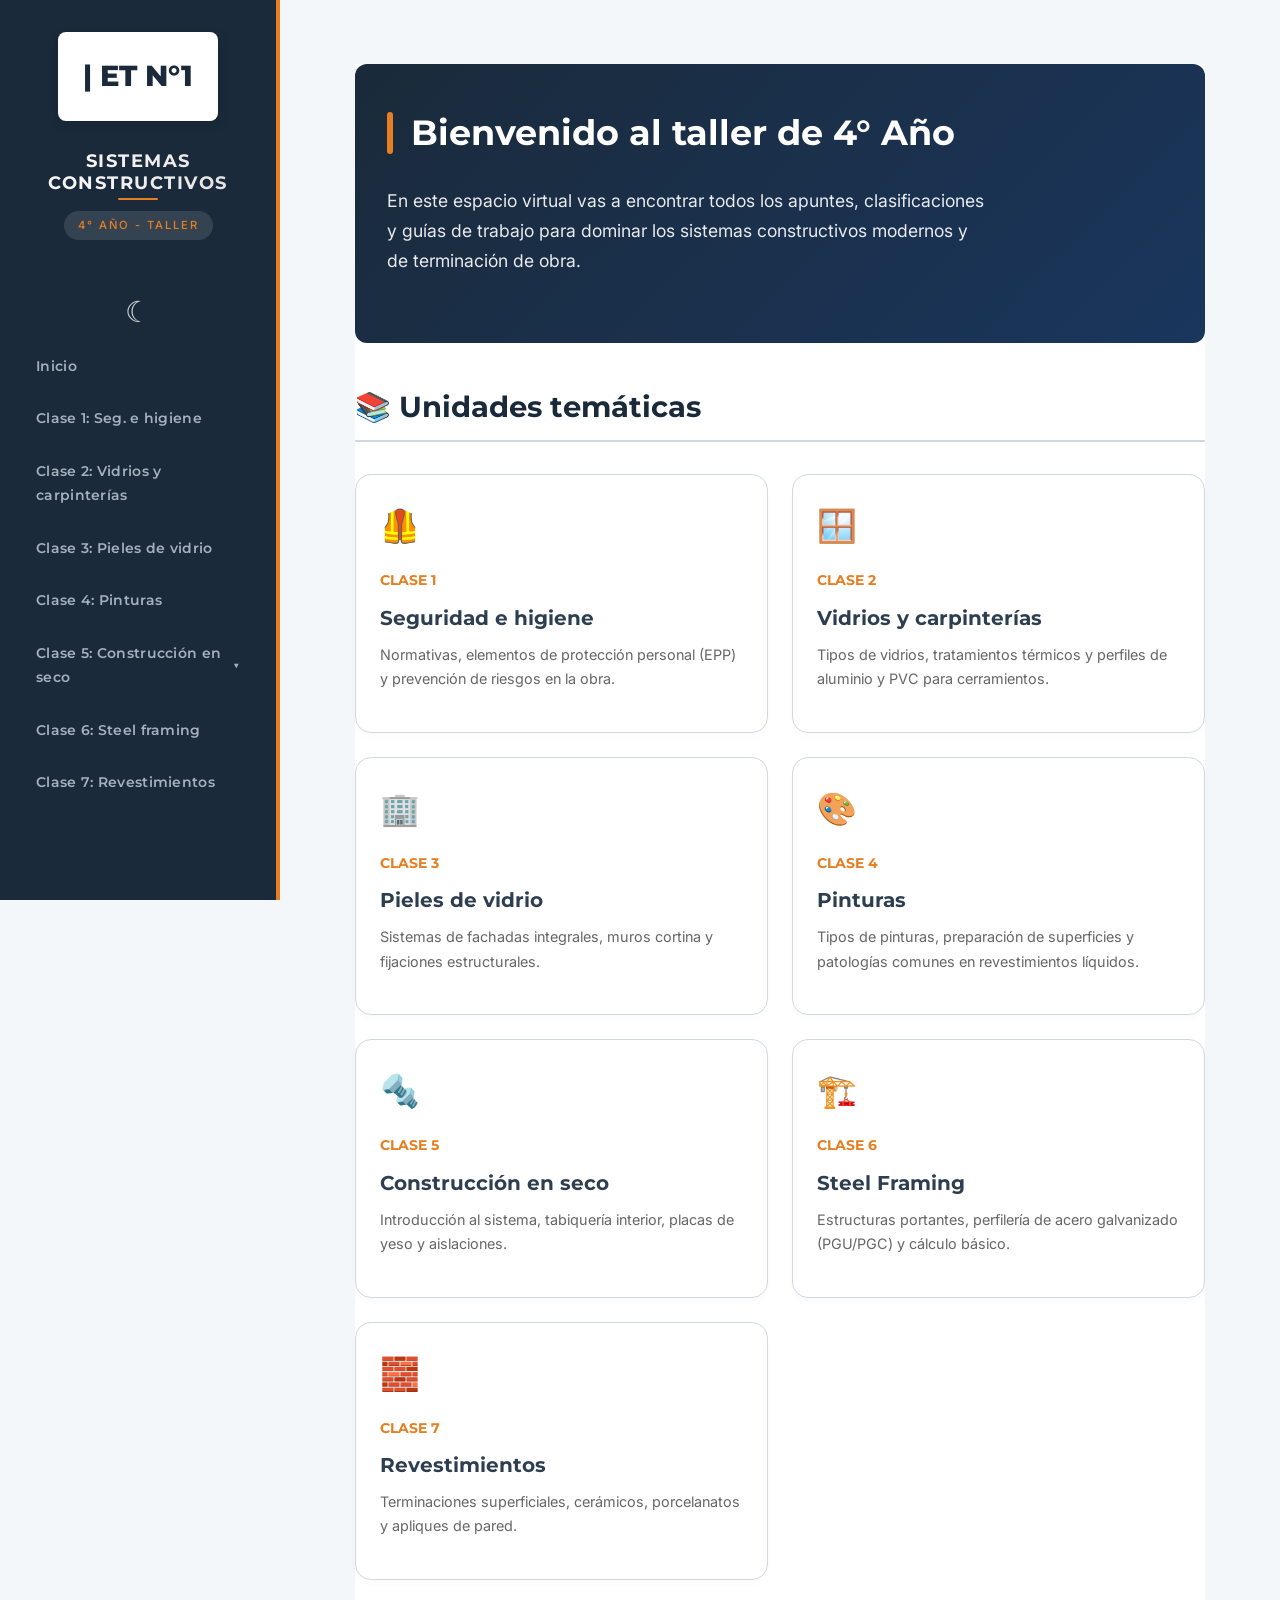
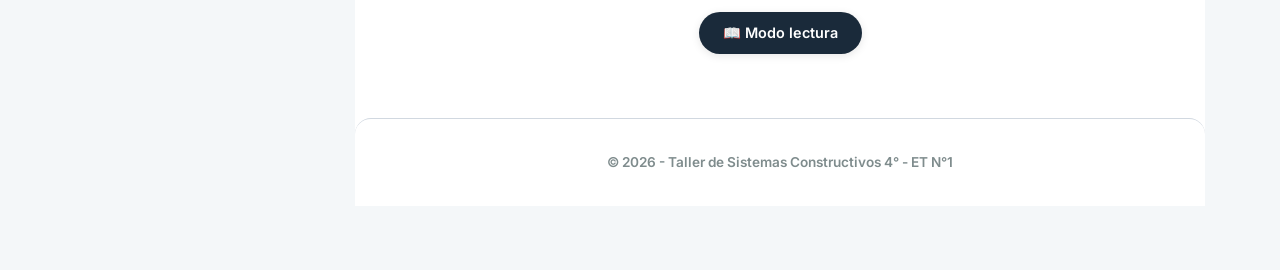
==== commit 35ba8880: "Ajuste estilos, títulos, barra lateral Commit merge" ====
--- a/index.html
+++ b/index.html
@@ -7,17 +7,26 @@
     
     <!-- Google Fonts -->
     <link href="https://fonts.googleapis.com/css2?family=Inter:opsz,wght@14..32,400;14..32,500;14..32,600;14..32,700&family=Montserrat:wght@400;500;600;700;800&display=swap" rel="stylesheet">
+    
+    <!-- CSS -->
     <link rel="stylesheet" href="styles.css">
+    
+    <!-- ✅ SIN etiqueta de ícono = ícono genérico del navegador -->
 </head>
 <body>
-
     <aside>
-        <img src="img/otto-krause-1.svg" alt="Logo ET N°1 Otto Krause" class="school-logo">
-        <h1>Sistemas Constructivos</h1>
-        <span class="school-name">4° Año - ET N°1</span>
+        <div class="school-header">
+            <div class="school-logo-text">
+                <span class="barra">|</span> ET N°1
+            </div>
+            <div class="school-titles">
+                <h1>Sistemas constructivos</h1>
+                <span class="school-name">4° Año - Taller</span>
+            </div>
+        </div>
 
         <button id="btn-theme" class="theme-btn" aria-label="Cambiar tema claro/oscuro">
-            🌙
+             ☾
         </button>
 
         <nav>
@@ -137,7 +146,7 @@
             // Función para actualizar el texto del botón
             function updateThemeButton() {
                 const isDark = document.body.classList.contains('dark-mode');
-                themeBtn.innerHTML = isDark ? '☀️ Modo Claro' : '🌙 Modo Oscuro';
+                themeBtn.innerHTML = isDark ? '☼' : ' ☾';
             }
             
             // Cargar tema guardado (usando 'dark-mode' consistente)
--- a/styles.css
+++ b/styles.css
@@ -66,17 +66,27 @@
     z-index: 100;
     border-right: 4px solid var(--accent);
     overflow-y: auto;
+    scrollbar-width: thin;
 }
 
 /* Para que la barra de scroll del menú se vea más elegante */
 aside::-webkit-scrollbar {
     width: 6px;
 }
+
+aside::-webkit-scrollbar-track {
+    background: rgba(0, 0, 0, 0.2);
+    border-radius: 10px;
+}
+
 aside::-webkit-scrollbar-thumb {
-    background: #ccc;
+    background: var(--accent);
     border-radius: 4px;
 }
 
+aside::-webkit-scrollbar-thumb:hover {
+    background: #f39c12;
+}
 .school-logo {
     width: 85%;
     max-width: 160px;
@@ -106,35 +116,36 @@
 /* ===== BOTÓN DE TEMA ===== */
 .theme-btn {
     background: transparent;
-    border: 2px solid rgba(255, 255, 255, 0.3);
+    border: none;
     color: #ffffff;
-    padding: 8px 15px;
-    border-radius: 20px;
     cursor: pointer;
+    font-size: 1.8rem;
+    padding: 0;
     margin: 15px auto;
+    width: auto;
+    height: auto;
     display: flex;
     align-items: center;
     justify-content: center;
-    gap: 8px;
-    font-family: inherit;
-    font-weight: 600;
-    font-size: 0.85rem;
-    transition: all 0.3s ease;
-    width: 80%;
+    transition: all 0.2s ease;
+    opacity: 0.8;
 }
 
 .theme-btn:hover {
-    background: rgba(255, 255, 255, 0.2);
-    border-color: #ffffff;
+    opacity: 1;
+    transform: scale(1.1);
+    color: var(--accent);
 }
 
 .theme-btn:active {
-    transform: scale(0.96);
+    transform: scale(0.95);
 }
 
 .dark-mode .theme-btn {
-    background: rgba(255, 255, 255, 0.1);
-    border-color: var(--accent);
+    color: #ffd966;
+}
+
+.dark-mode .theme-btn:hover {
     color: var(--accent);
 }
 
@@ -916,4 +927,122 @@
     .pilar-card {
         padding: 1.2rem;
     }
+}
+
+.school-logo-text {
+    width: 85%;
+    max-width: 160px;
+    height: auto;
+    background-color: #ffffff;
+    padding: 20px 12px;
+    border-radius: 8px;
+    margin: 0 auto 1.5rem auto;
+    text-align: center;
+    font-family: 'Montserrat', sans-serif;
+    font-weight: 800;
+    font-size: 1.8rem;
+    color: var(--primary);
+    box-shadow: 0 4px 12px rgba(0, 0, 0, 0.15);
+}
+
+.dark-mode .school-logo-text {
+    background-color: #2c3e50;
+    color: var(--accent);
+}
+
+/* ===== MEJORA DE TÍTULOS (Sistemas constructivos / 4° Año - Taller) ===== */
+.school-titles {
+    text-align: center;
+    margin: 0.5rem 0 0.5rem 0;
+}
+
+.school-titles h1 {
+    font-family: 'Montserrat', sans-serif;
+    font-weight: 700;
+    font-size: 1.15rem;
+    letter-spacing: 1.5px;
+    margin: 0.3rem 0;
+    background: linear-gradient(120deg, #ffffff, #e0e0e0);
+    background-clip: text;
+    -webkit-background-clip: text;
+    color: transparent;
+    text-transform: uppercase;
+    position: relative;
+    display: inline-block;
+}
+
+/* Línea decorativa debajo del título */
+.school-titles h1::after {
+    content: '';
+    position: absolute;
+    bottom: -6px;
+    left: 50%;
+    transform: translateX(-50%);
+    width: 40px;
+    height: 2px;
+    background: var(--accent);
+    border-radius: 2px;
+}
+
+.school-titles .school-name {
+    font-family: 'Inter', monospace;
+    font-weight: 500;
+    font-size: 0.7rem;
+    letter-spacing: 2px;
+    color: var(--accent);
+    background: rgba(255, 255, 255, 0.12);
+    backdrop-filter: blur(4px);
+    display: inline-block;
+    padding: 5px 14px;
+    border-radius: 40px;
+    margin-top: 12px;
+    text-transform: uppercase;
+}
+
+/* Modo oscuro */
+.dark-mode .school-titles h1 {
+    background: linear-gradient(120deg, #ffd966, #e67e22);
+    background-clip: text;
+    -webkit-background-clip: text;
+    color: transparent;
+}
+
+.dark-mode .school-titles .school-name {
+    background: rgba(255, 255, 255, 0.1);
+    color: #ffd966;
+}
+
+/* Animación suave al cargar */
+.school-titles {
+    animation: slideUp 0.5s ease-out;
+}
+
+@keyframes slideUp {
+    from {
+        opacity: 0;
+        transform: translateY(10px);
+    }
+    to {
+        opacity: 1;
+        transform: translateY(0);
+    }
+}
+
+/* Personalizar barra de scroll (se ve más moderna) */
+aside::-webkit-scrollbar {
+    width: 5px;
+}
+
+aside::-webkit-scrollbar-track {
+    background: rgba(0, 0, 0, 0.2);
+    border-radius: 10px;
+}
+
+aside::-webkit-scrollbar-thumb {
+    background: var(--accent);
+    border-radius: 10px;
+}
+
+aside::-webkit-scrollbar-thumb:hover {
+    background: #f39c12;
 }
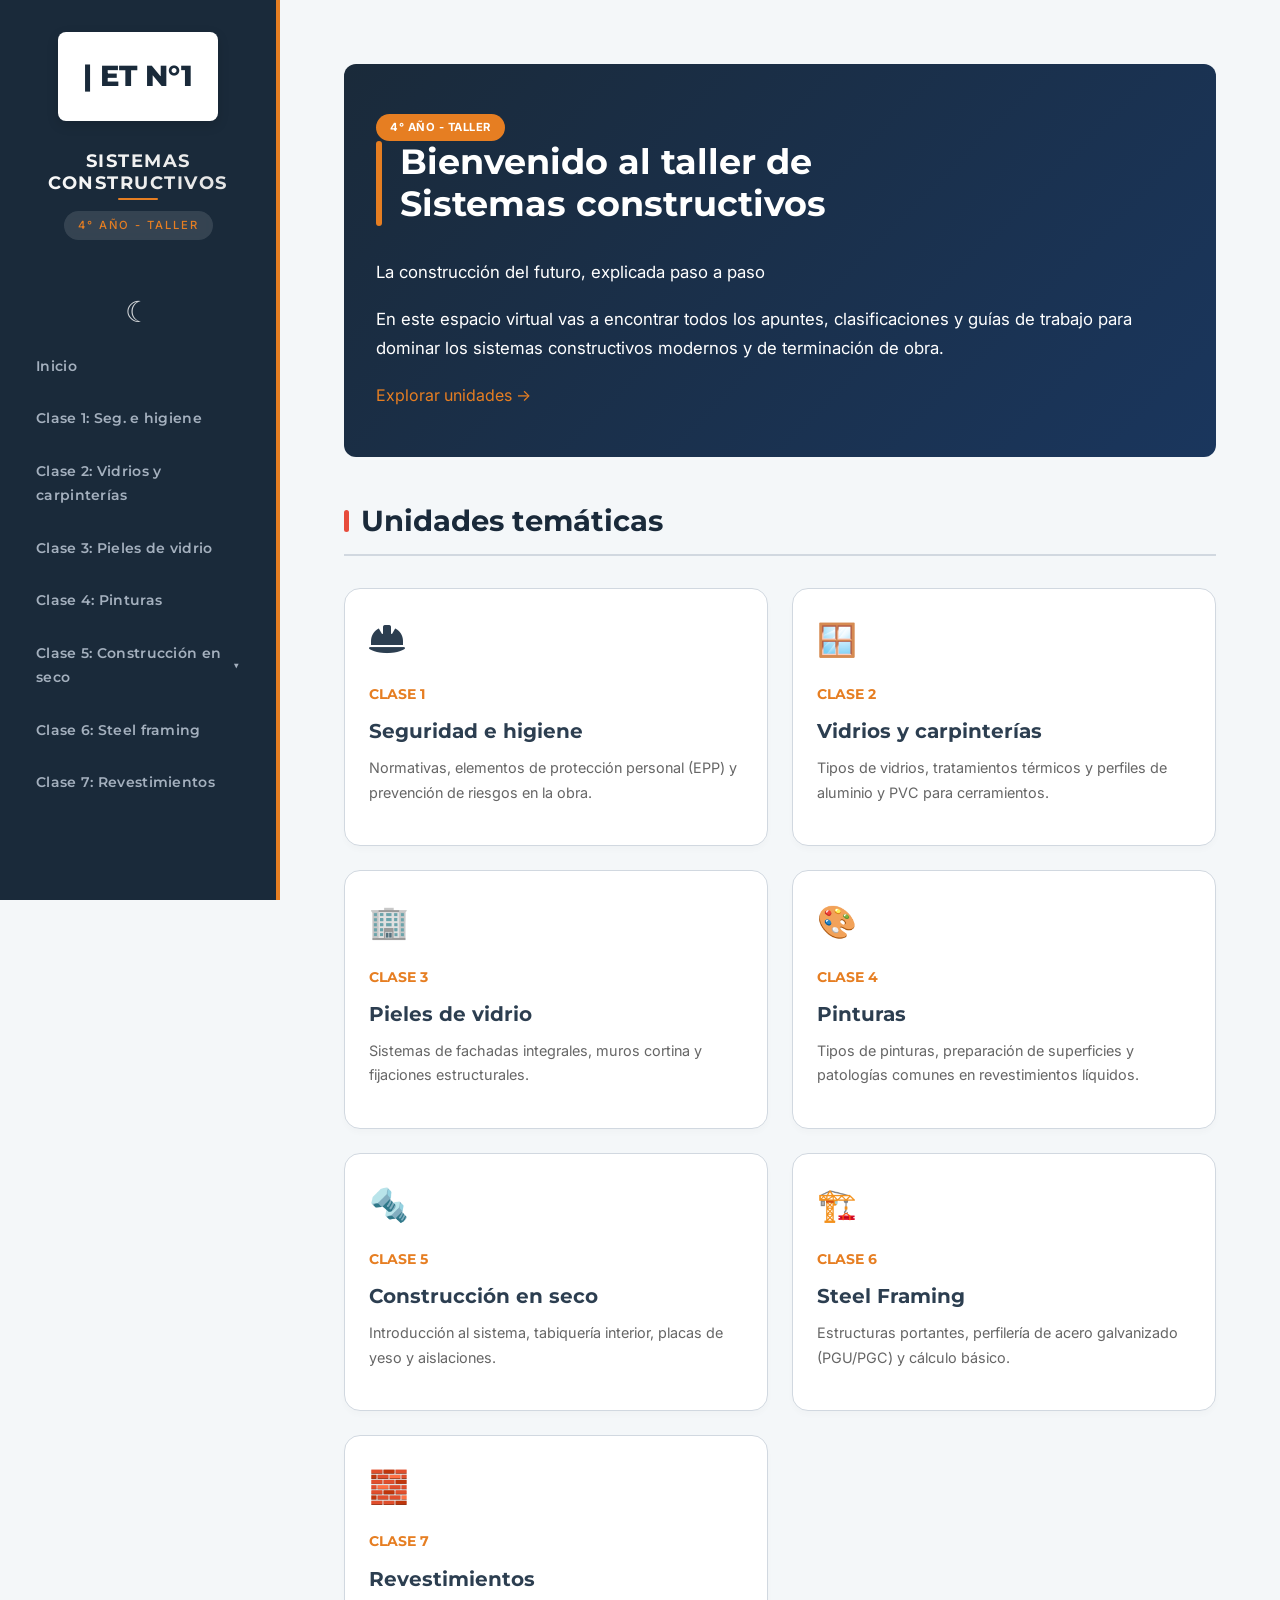
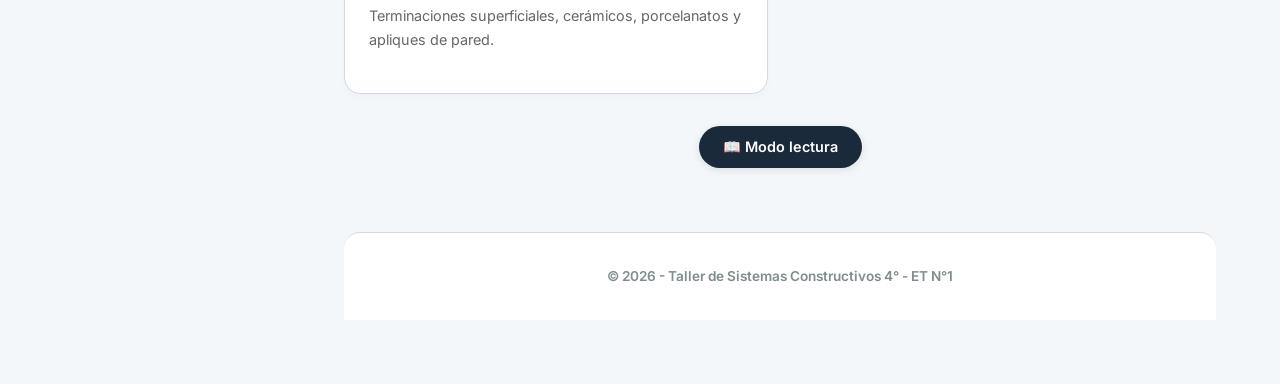
==== commit 58ecb5c5: "Se agrega librería font awesome" ====
--- a/index.html
+++ b/index.html
@@ -3,15 +3,11 @@
 <head>
     <meta charset="UTF-8">
     <meta name="viewport" content="width=device-width, initial-scale=1.0, viewport-fit=cover">
-    <title>Sist. Constructivos en Seco | 4TO Año | ET N°1</title>
-    
-    <!-- Google Fonts -->
+    <title>Sist. constructivos en seco | 4° Año | ET N°1</title>
     <link href="https://fonts.googleapis.com/css2?family=Inter:opsz,wght@14..32,400;14..32,500;14..32,600;14..32,700&family=Montserrat:wght@400;500;600;700;800&display=swap" rel="stylesheet">
-    
-    <!-- CSS -->
+    <link rel="icon" href="data:image/svg+xml,<svg xmlns='http://www.w3.org/2000/svg' viewBox='0 0 100 100'><!-- Contorno del edificio --><rect x='25' y='20' width='50' height='65' fill='none' stroke='%231a2a3a' stroke-width='2.5'/><line x1='25' y1='40' x2='75' y2='40' stroke='%231a2a3a' stroke-width='1.5'/><line x1='25' y1='55' x2='75' y2='55' stroke='%231a2a3a' stroke-width='1.5'/><line x1='25' y1='70' x2='75' y2='70' stroke='%231a2a3a' stroke-width='1.5'/><rect x='32' y='43' width='8' height='8' fill='none' stroke='%231a2a3a' stroke-width='1'/><rect x='46' y='43' width='8' height='8' fill='none' stroke='%231a2a3a' stroke-width='1'/><rect x='60' y='43' width='8' height='8' fill='none' stroke='%231a2a3a' stroke-width='1'/><rect x='32' y='58' width='8' height='8' fill='none' stroke='%231a2a3a' stroke-width='1'/><rect x='46' y='58' width='8' height='8' fill='none' stroke='%231a2a3a' stroke-width='1'/><rect x='60' y='58' width='8' height='8' fill='none' stroke='%231a2a3a' stroke-width='1'/><rect x='32' y='73' width='8' height='8' fill='none' stroke='%231a2a3a' stroke-width='1'/><rect x='46' y='73' width='8' height='8' fill='none' stroke='%231a2a3a' stroke-width='1'/><rect x='60' y='73' width='8' height='8' fill='none' stroke='%231a2a3a' stroke-width='1'/><rect x='42' y='83' width='16' height='10' fill='none' stroke='%231a2a3a' stroke-width='1.5'/><line x1='50' y1='20' x2='50' y2='10' stroke='%231a2a3a' stroke-width='1.5'/></svg>">
+    <link rel="stylesheet" href="https://cdnjs.cloudflare.com/ajax/libs/font-awesome/6.5.1/css/all.min.css">
     <link rel="stylesheet" href="styles.css">
-    
-    <!-- ✅ SIN etiqueta de ícono = ícono genérico del navegador -->
 </head>
 <body>
     <aside>
@@ -54,19 +50,21 @@
     </aside>
 
     <main>
-        <div class="container">
-            <div class="hero-home">
-                <h2>Bienvenido al taller de 4° Año</h2>
-                <p style="font-size: 1.1rem; opacity: 0.9; max-width: 600px;">
-                    En este espacio virtual vas a encontrar todos los apuntes, clasificaciones y guías de trabajo para dominar los sistemas constructivos modernos y de terminación de obra.
-                </p>
+        <div class="hero-home hero-full">
+            <div class="hero-content">
+                <span class="badge">4° Año - Taller</span>
+                <h2>Bienvenido al taller de<br>Sistemas constructivos</h2>
+                <p class="hero-subtitle">La construcción del futuro, explicada paso a paso</p>
+                <p>En este espacio virtual vas a encontrar todos los apuntes, clasificaciones y guías de trabajo para dominar los sistemas constructivos modernos y de terminación de obra.</p>
+                <a href="#unidades" class="btn-hero">Explorar unidades →</a>
             </div>
+        </div>
 
-            <h3 style="margin-bottom: 1rem;">📚 Unidades temáticas</h3>
+            <h3 style="margin-bottom: 1rem;"><span class="title-bar"></span>Unidades temáticas</h3>
             
             <div class="dashboard-grid">
                 <a href="clase-1/seguridad-e-higiene.html" class="clase-card">
-                    <div class="clase-icon">🦺</div>
+                    <div class="clase-icon"><i class="fas fa-hard-hat"></i></div>
                     <div class="clase-num">Clase 1</div>
                     <h4 class="clase-title">Seguridad e higiene</h4>
                     <p class="clase-desc">Normativas, elementos de protección personal (EPP) y prevención de riesgos en la obra.</p>
@@ -119,7 +117,7 @@
             <footer>
                 © 2026 - Taller de Sistemas Constructivos 4° - ET N°1
             </footer>
-        </div>
+        
     </main>
 
     <script>
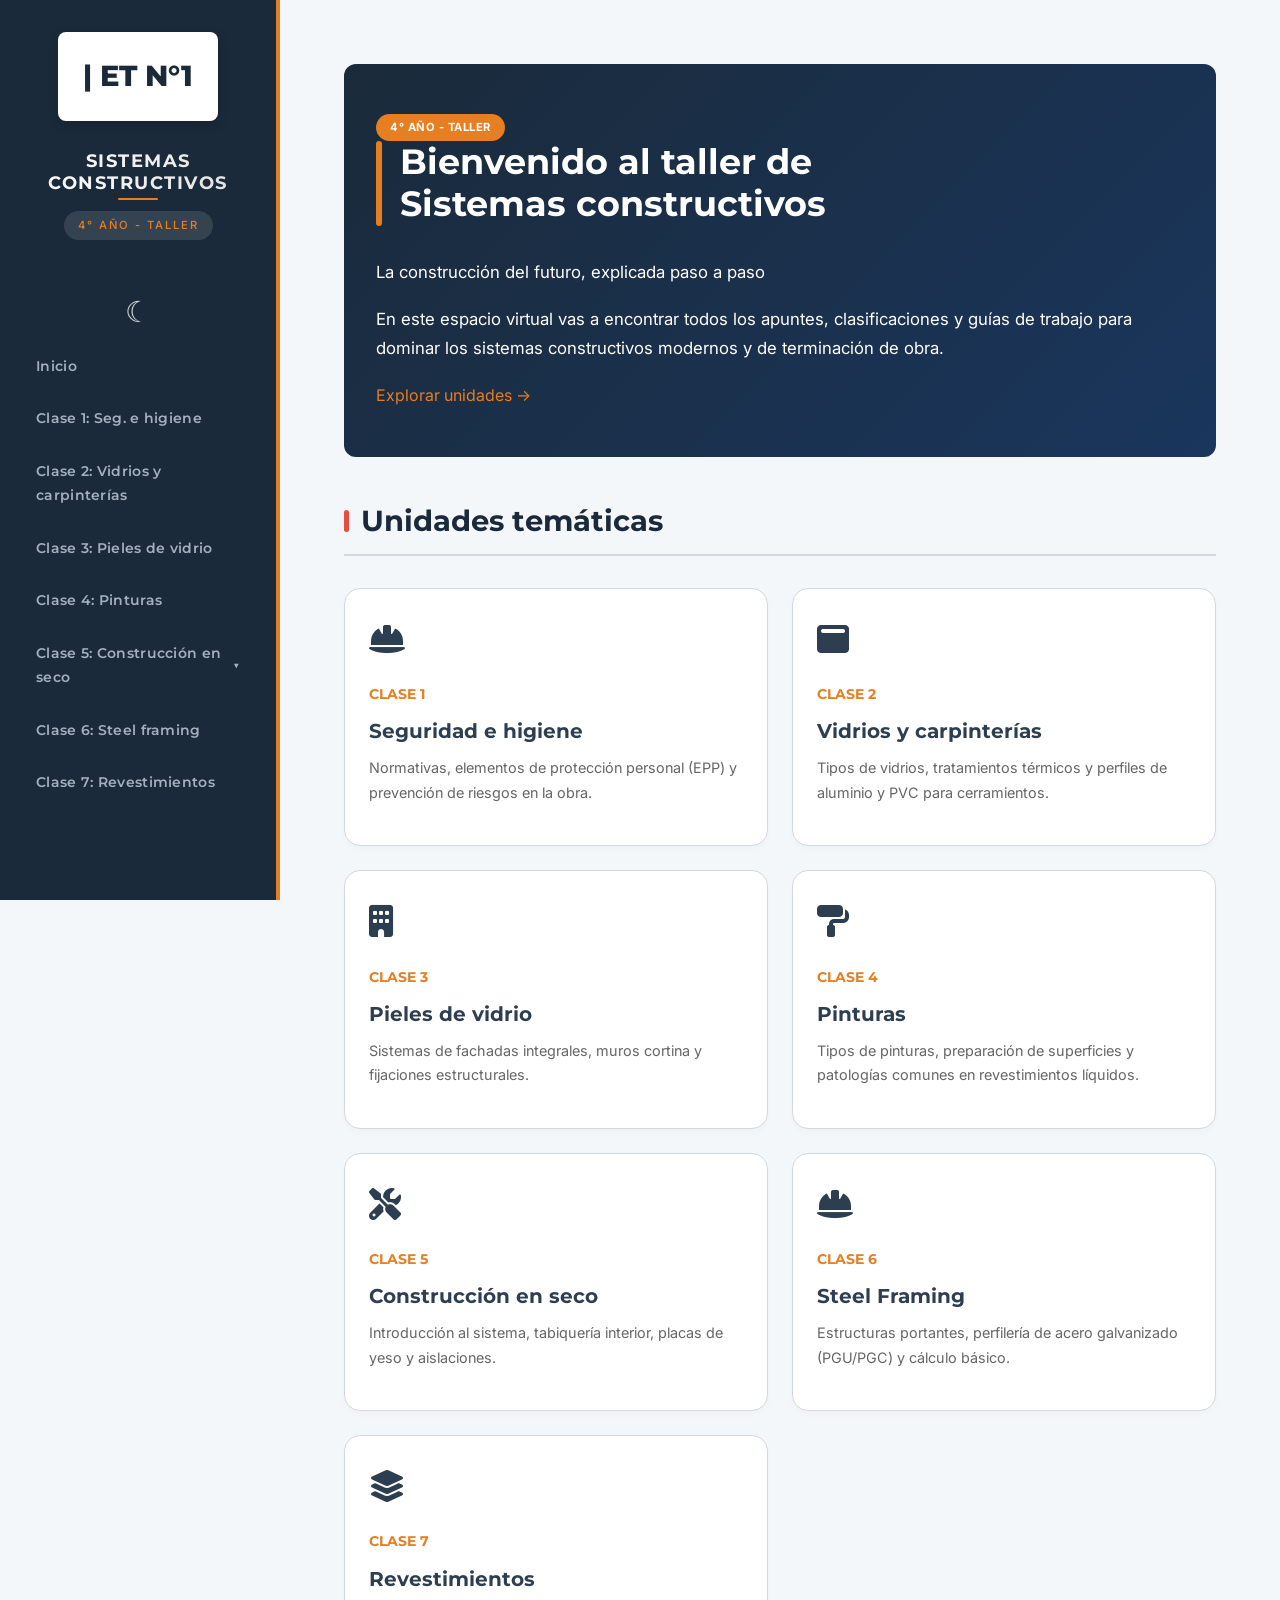
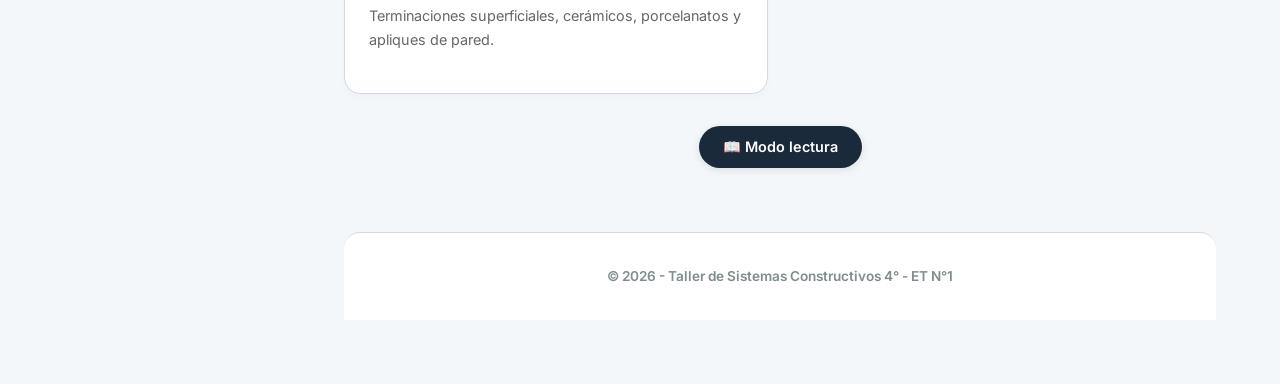
==== commit 72cf3cc7: "Se cambian ícónos página principal" ====
--- a/index.html
+++ b/index.html
@@ -71,40 +71,42 @@
                 </a>
                 
                 <a href="clase-2/vidrios-y-carpinteria.html" class="clase-card">
-                    <div class="clase-icon">🪟</div>
+                    <div class="clase-icon"><i class="fas fa-window-maximize"></i></div>
                     <div class="clase-num">Clase 2</div>
                     <h4 class="clase-title">Vidrios y carpinterías</h4>
                     <p class="clase-desc">Tipos de vidrios, tratamientos térmicos y perfiles de aluminio y PVC para cerramientos.</p>
                 </a>
                 
                 <a href="clase-3/clase3.html" class="clase-card">
-                    <div class="clase-icon">🏢</div>
+                    <div class="clase-icon"><i class="fas fa-building"></i></div>
                     <div class="clase-num">Clase 3</div>
                     <h4 class="clase-title">Pieles de vidrio</h4>
                     <p class="clase-desc">Sistemas de fachadas integrales, muros cortina y fijaciones estructurales.</p>
                 </a>
+
                 <a href="clase-4/clase4.html" class="clase-card">
-                    <div class="clase-icon">🎨</div>
+                    <div class="clase-icon"><i class="fas fa-paint-roller"></i></div>
                     <div class="clase-num">Clase 4</div>
                     <h4 class="clase-title">Pinturas</h4>
                     <p class="clase-desc">Tipos de pinturas, preparación de superficies y patologías comunes en revestimientos líquidos.</p>
                 </a>
+
                 <a href="clase-5/sistemas.html" class="clase-card">
-                    <div class="clase-icon">🔩</div>
+                    <div class="clase-icon"><i class="fas fa-tools"></i></div>
                     <div class="clase-num">Clase 5</div>
                     <h4 class="clase-title">Construcción en seco</h4>
                     <p class="clase-desc">Introducción al sistema, tabiquería interior, placas de yeso y aislaciones.</p>
                 </a>
 
                 <a href="clase-6/steel-framing.html" class="clase-card">
-                    <div class="clase-icon">🏗️</div>
+                    <div class="clase-icon"><i class="fas fa-helmet-safety"></i></div>
                     <div class="clase-num">Clase 6</div>
                     <h4 class="clase-title">Steel Framing</h4>
                     <p class="clase-desc">Estructuras portantes, perfilería de acero galvanizado (PGU/PGC) y cálculo básico.</p>
                 </a>
 
                 <a href="clase-7/revestimientos.html" class="clase-card">
-                    <div class="clase-icon">🧱</div>
+                    <div class="clase-icon"><i class="fas fa-layer-group"></i></div>
                     <div class="clase-num">Clase 7</div>
                     <h4 class="clase-title">Revestimientos</h4>
                     <p class="clase-desc">Terminaciones superficiales, cerámicos, porcelanatos y apliques de pared.</p>
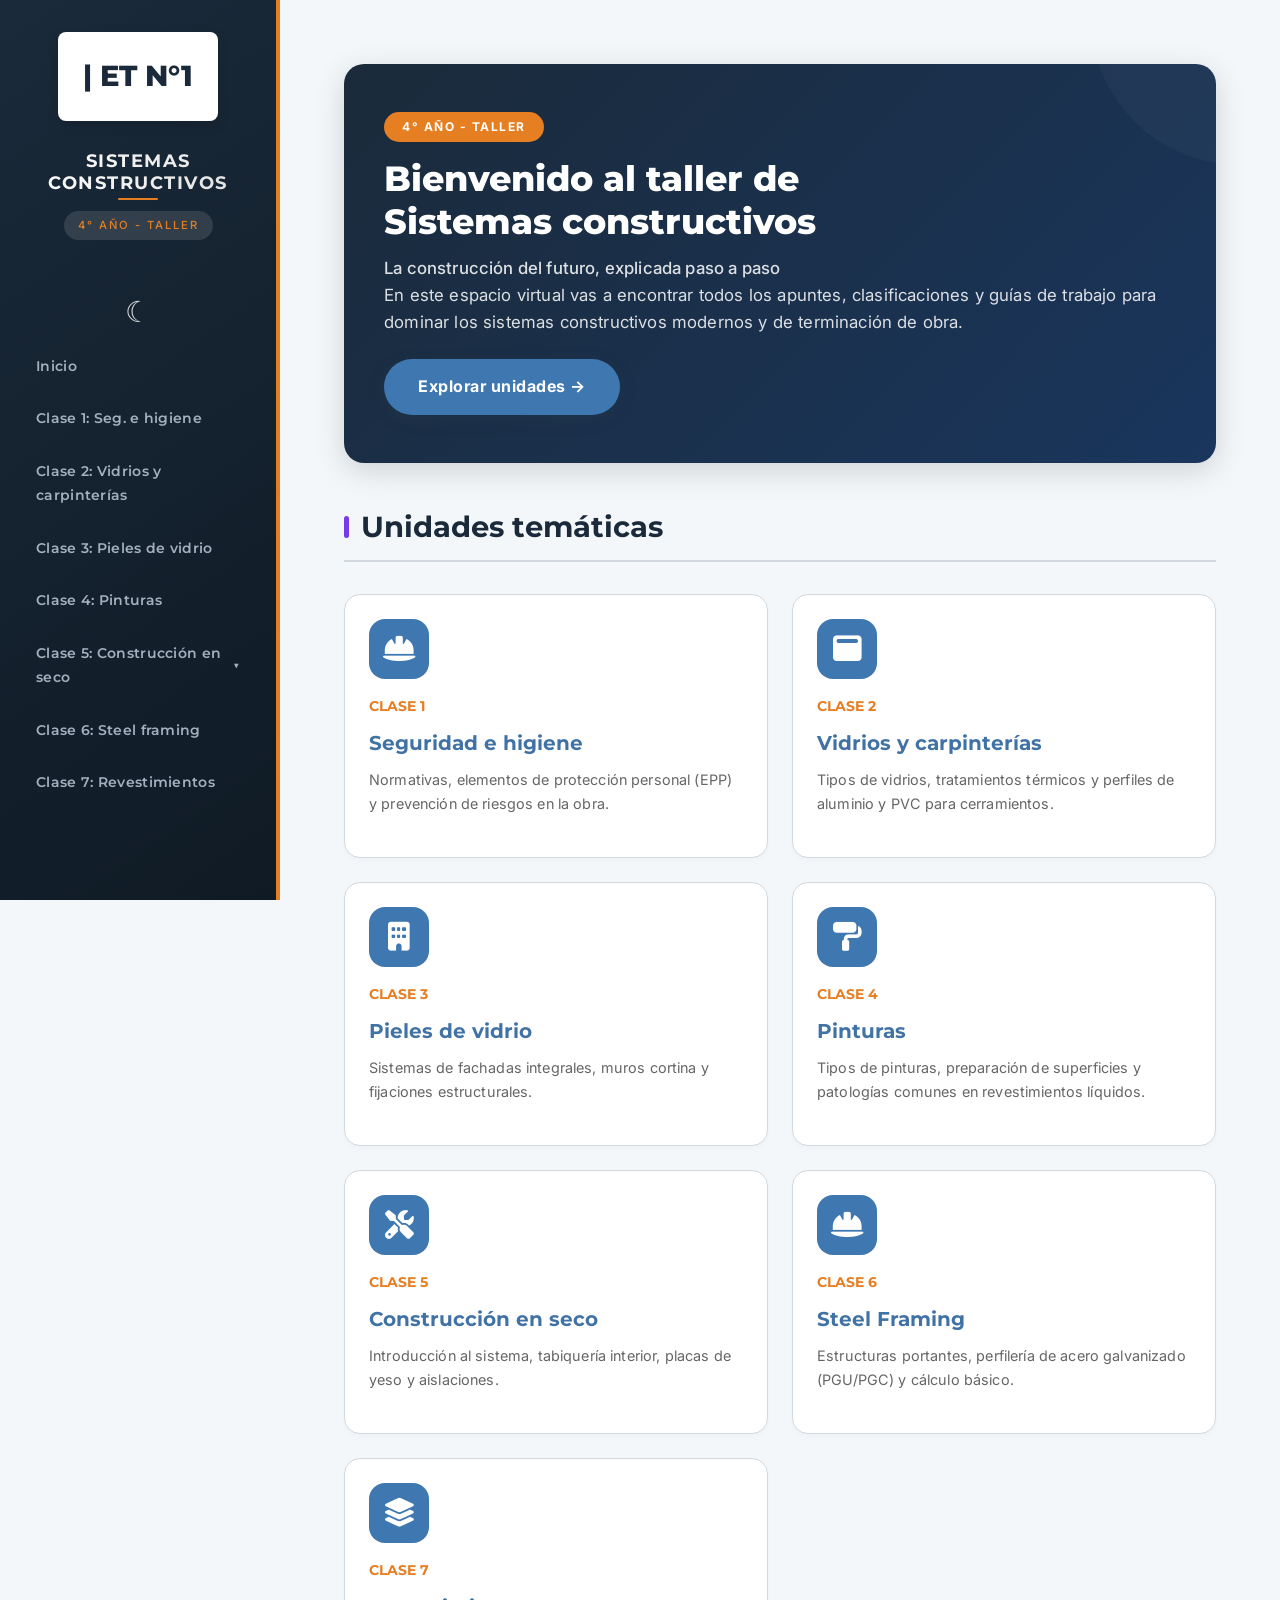
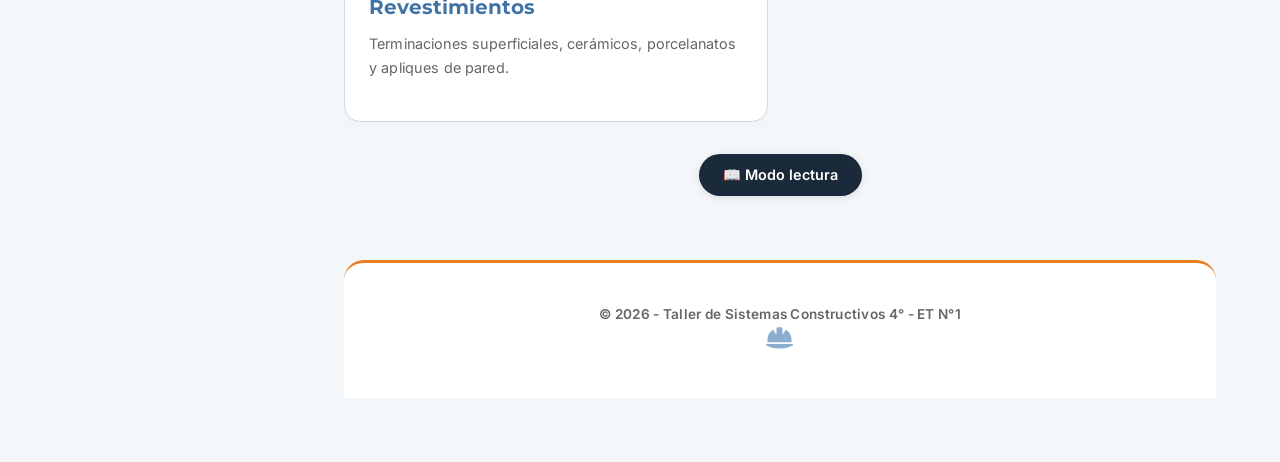
==== commit 60d3f02f: "Cambio colores íconos" ====
--- a/index.html
+++ b/index.html
@@ -117,7 +117,7 @@
             <button id="btn-lectura" class="btn-lectura" style="margin: 2rem auto 0; display: block;">📖 Modo lectura</button>
 
             <footer>
-                © 2026 - Taller de Sistemas Constructivos 4° - ET N°1
+                © 2026 - Taller de Sistemas Constructivos 4° - ET N°1 <i class="fas fa-hard-hat" style="font-size: 1.5rem; margin-bottom: 0.5rem; opacity: 0.6; display: block;"></i>
             </footer>
         
     </main>
--- a/styles.css
+++ b/styles.css
@@ -8,8 +8,14 @@
     --heading-color: #1a2a3a;
     --text-muted: #666666;
     --card-bg: #ffffff;
-    --title-bar-color: #e74c3c;
+    --title-bar-color: #753ce7;
     --border-color: #d1d8e0;
+
+    /* Colores para íconos y títulos - TEMA CLARO */
+    --icon-bg: #3f78b0;      /* Azul petróleo, igual que --primary */
+    --icon-hover: #744ce2;
+    --title-color: #4072a5;
+    --title-hover: #653ec8;
 }
 
 body.dark-mode {
@@ -20,6 +26,12 @@
     --card-bg: #1e1e1e;
     --title-bar-color: #3498db;
     --border-color: #333333;
+
+    /* Colores para íconos y títulos - TEMA OSCURO */
+    --icon-bg: #f1c40f;
+    --icon-hover: #f39c12;
+    --title-color: #f1c40f;
+    --title-hover: #f39c12;
 }
 
 /* ===== CONFIGURACIÓN BASE ===== */
@@ -46,17 +58,22 @@
 }
 
 /* Ajustes automáticos para modo oscuro */
-.container, .timeline-content, .grid-item, .clase-card, .pilar-card, .recursos-box {
-    background-color: var(--card-bg) !important;
+.container,
+.timeline-content,
+.grid-item,
+.clase-card,
+.pilar-card,
+.recursos-box {
+    background-color: var(--card-bg);
     color: var(--text-main);
-    border-color: var(--border-color) !important;
+    border-color: var(--border-color);
     transition: all 0.3s ease;
 }
 
 /* ===== BARRA LATERAL ===== */
 aside {
     width: 280px;
-    background-color: var(--primary);
+    background: linear-gradient(145deg, #1a2a3a 0%, #0f1a24 100%);
     color: white;
     height: 100vh;
     position: fixed;
@@ -66,10 +83,8 @@
     z-index: 100;
     border-right: 4px solid var(--accent);
     overflow-y: auto;
-    scrollbar-width: thin;
-}
-
-/* Para que la barra de scroll del menú se vea más elegante */
+}
+
 aside::-webkit-scrollbar {
     width: 6px;
 }
@@ -86,17 +101,6 @@
 
 aside::-webkit-scrollbar-thumb:hover {
     background: #f39c12;
-}
-.school-logo {
-    width: 85%;
-    max-width: 160px;
-    height: auto;
-    display: block;
-    margin: 0 auto 1.5rem auto;
-    background-color: #ffffff;
-    padding: 12px;
-    border-radius: 8px;
-    box-shadow: 0 4px 12px rgba(0, 0, 0, 0.15);
 }
 
 aside h1 {
@@ -111,6 +115,10 @@
     font-size: 1.1rem;
     margin-bottom: 2rem;
     display: block;
+}
+
+body.dark-mode aside {
+    background: linear-gradient(135deg, var(--primary) 0%, #1a365d 100%);
 }
 
 /* ===== BOTÓN DE TEMA ===== */
@@ -156,7 +164,7 @@
     margin: 0;
 }
 
-nav > ul > li {
+nav>ul>li {
     margin-bottom: 0.5rem;
     position: relative;
 }
@@ -195,13 +203,13 @@
 }
 
 /* Submenú */
-nav li.has-submenu > a::after {
+nav li.has-submenu>a::after {
     content: "▼";
     font-size: 0.7rem;
     transition: transform 0.3s ease;
 }
 
-nav li.has-submenu.open > a::after {
+nav li.has-submenu.open>a::after {
     transform: rotate(180deg);
 }
 
@@ -288,7 +296,12 @@
     display: inline-block;
 }
 
-h1, h2, h3, h4, h5, h6 {
+h1,
+h2,
+h3,
+h4,
+h5,
+h6 {
     font-family: 'Montserrat', sans-serif;
 }
 
@@ -321,8 +334,19 @@
 }
 
 p {
+    font-family: 'Inter', 'Segoe UI', sans-serif;
+    font-weight: 400;
+    font-size: 1rem;
+    line-height: 1.7;
     margin-bottom: 1.2rem;
+    color: var(--text-main);
+    letter-spacing: 0.01em;
+}
+
+.intro-box p {
     font-size: 1.05rem;
+    line-height: 1.7;
+    font-weight: 450;
 }
 
 /* Links */
@@ -374,7 +398,7 @@
     font-weight: 700;
 }
 
-/* Dashboard */
+/* ===== DASHBOARD ===== */
 .dashboard-grid {
     display: grid;
     grid-template-columns: repeat(auto-fit, minmax(280px, 1fr));
@@ -410,12 +434,6 @@
     margin-bottom: 0.5rem;
 }
 
-.clase-title {
-    font-size: 1.25rem;
-    margin-bottom: 0.5rem;
-    color: var(--text-main);
-}
-
 .clase-desc {
     font-size: 0.9rem;
     color: var(--text-muted);
@@ -423,26 +441,172 @@
     flex-grow: 1;
 }
 
+/* ===== ÍCONOS Y TÍTULOS CON COLOR DINÁMICO POR TEMA ===== */
 .clase-icon {
-    font-size: 2rem;
+    display: flex;
+    align-items: center;
+    justify-content: center;
+    width: 60px;
+    height: 60px;
+    border-radius: 16px;
     margin-bottom: 1rem;
-}
-
+    font-size: 1.8rem;
+    color: white;
+    background: var(--icon-bg);
+    transition: all 0.3s ease;
+    flex-shrink: 0;
+}
+
+.clase-card:hover .clase-icon {
+    transform: translateY(-3px) scale(1.08);
+    background: var(--icon-hover);
+    box-shadow: 0 6px 20px rgba(44, 62, 80, 0.3);
+}
+
+.dark-mode .clase-card:hover .clase-icon {
+    box-shadow: 0 6px 20px rgba(241, 196, 15, 0.35);
+}
+
+.clase-title {
+    font-size: 1.25rem;
+    font-weight: 700;
+    margin-bottom: 0.5rem;
+    color: var(--title-color);
+    transition: color 0.3s ease;
+}
+
+.clase-card:hover .clase-title {
+    color: var(--title-hover);
+}
+
+/* ===== HERO ===== */
 .hero-home {
     background: linear-gradient(135deg, var(--primary) 0%, #1a365d 100%);
     color: white;
-    padding: 3rem 2rem;
-    border-radius: 12px;
-    margin-bottom: 2rem;
+    padding: 3rem 2.5rem;
+    border-radius: 20px;
+    margin-bottom: 2.5rem;
+    text-align: left;
+    box-shadow: 0 8px 30px rgba(0, 0, 0, 0.15);
+    position: relative;
+    overflow: hidden;
+}
+
+.hero-home::before {
+    content: '';
+    position: absolute;
+    top: -50%;
+    right: -20%;
+    width: 300px;
+    height: 300px;
+    background: rgba(255, 255, 255, 0.03);
+    border-radius: 50%;
+    pointer-events: none;
+}
+
+.hero-home .hero-content {
+    max-width: 850px;
+    margin: 0 auto;
+    position: relative;
+    z-index: 1;
+}
+
+.hero-home .badge {
+    background: var(--accent);
+    display: inline-block;
+    margin-bottom: 1rem;
+    font-size: 0.75rem;
+    padding: 5px 18px;
+    letter-spacing: 1.5px;
 }
 
 .hero-home h2 {
     color: white;
-    margin-top: 0;
+    margin: 0 0 0.75rem 0;
+    font-size: 2.4rem;
+    padding-left: 0;
+    text-align: left;
+    font-weight: 800;
+    line-height: 1.2;
+}
+
+.hero-home h2::before {
+    display: none;
+}
+
+.hero-home p {
+    color: rgba(255, 255, 255, 0.85);
+    font-size: 1.05rem;
+    margin: 0;
+    line-height: 1.6;
+    text-align: left;
+    max-width: 600px;
+}
+
+.hero-subtitle {
+    font-size: 1.2rem;
+    font-weight: 500;
+    margin-bottom: 0.8rem;
+    color: rgba(255, 255, 255, 0.9);
+}
+
+.hero-full .hero-content {
+    max-width: 100%;
+}
+
+.hero-full h2 {
     font-size: 2.2rem;
-}
-
-/* Grid Pilares */
+    max-width: 100%;
+}
+
+.hero-full p,
+.hero-full .hero-subtitle {
+    max-width: none;
+}
+
+/* Botón del hero */
+.btn-hero {
+    display: inline-block;
+    margin-top: 1.5rem;
+    padding: 14px 34px;
+    background: var(--icon-bg);
+    color: white;
+    border-radius: 40px;
+    font-weight: 700;
+    text-decoration: none;
+    transition: all 0.3s ease;
+    border: none;
+    cursor: pointer;
+    font-size: 1rem;
+    letter-spacing: 0.5px;
+    box-shadow: 0 4px 15px rgba(44, 62, 80, 0.3);
+}
+
+.btn-hero:hover {
+    background: var(--icon-hover);
+    transform: translateY(-3px);
+    box-shadow: 0 8px 25px rgba(44, 62, 80, 0.4);
+    text-decoration: none;
+}
+
+.dark-mode .btn-hero {
+    box-shadow: 0 4px 15px rgba(241, 196, 15, 0.3);
+}
+
+.dark-mode .btn-hero:hover {
+    box-shadow: 0 8px 25px rgba(241, 196, 15, 0.4);
+}
+
+/* En móvil, ajustar el margen negativo */
+@media (max-width: 900px) {
+    .hero-home {
+        margin: -1rem -1rem 1.5rem -1rem;
+        padding: 1.5rem;
+        border-radius: 0;
+    }
+}
+
+/* ===== GRID PILARES ===== */
 .grid-pilares {
     display: grid;
     grid-template-columns: 1fr 1fr;
@@ -457,6 +621,7 @@
     border-top: 4px solid var(--accent);
     box-shadow: 0 4px 15px rgba(0, 0, 0, 0.05);
     transition: all 0.3s ease;
+    cursor: pointer;
 }
 
 .pilar-card h4 {
@@ -468,6 +633,10 @@
 .pilar-card:hover {
     transform: translateY(-4px);
     box-shadow: 0 12px 24px rgba(0, 0, 0, 0.1);
+}
+
+.pilar-card:active {
+    transform: scale(0.98);
 }
 
 .sin-padding-top {
@@ -509,7 +678,7 @@
     text-decoration: underline;
 }
 
-/* Timeline */
+/* ===== TIMELINE ===== */
 .timeline {
     position: relative;
     max-width: 100%;
@@ -562,7 +731,7 @@
     font-size: 1.15rem;
 }
 
-/* Quiz */
+/* ===== QUIZ ===== */
 .quiz-container {
     background: var(--card-bg);
     border: 2px dashed var(--primary);
@@ -617,7 +786,7 @@
     color: #e74c3c;
 }
 
-/* Recursos y Tablas */
+/* ===== RECURSOS Y TABLAS ===== */
 .recursos-box {
     background-color: var(--card-bg);
     border-left: 5px solid var(--primary);
@@ -686,17 +855,28 @@
     border-bottom: none;
 }
 
-/* Footer */
+/* ===== FOOTER ===== */
 footer {
     background: var(--card-bg);
-    padding: 2rem;
-    border-radius: 16px 16px 0 0;
+    padding: 2.5rem 2rem;
+    border-radius: 20px 20px 0 0;
     margin-top: 4rem;
-    border-top: 1px solid var(--border-color);
+    border-top: 3px solid var(--accent);
     text-align: center;
     font-size: 0.85rem;
-    color: #7f8c8d;
+    color: var(--text-muted);
     font-weight: 600;
+    transition: all 0.3s ease;
+    letter-spacing: 0.3px;
+}
+
+footer i {
+    color: var(--icon-bg);
+    transition: color 0.3s ease;
+}
+
+footer i:hover {
+    color: var(--icon-hover);
 }
 
 /* ===== BOTÓN DE MODO LECTURA ===== */
@@ -764,7 +944,10 @@
 }
 
 /* ===== ANIMACIONES ===== */
-main, .container, .clase-card, .pilar-card {
+main,
+.container,
+.clase-card,
+.pilar-card {
     animation: fadeInUp 0.4s ease-out;
 }
 
@@ -779,156 +962,7 @@
     }
 }
 
-/* ===== MÓVIL: MENOS DE 900px ===== */
-@media (max-width: 900px) {
-    body {
-        flex-direction: column;
-    }
-
-    aside {
-        width: 100%;
-        height: auto;
-        position: relative;
-        padding: 1rem;
-        flex-direction: row;
-        flex-wrap: wrap;
-        justify-content: space-between;
-        align-items: center;
-        border-right: none;
-        border-bottom: 4px solid var(--accent);
-    }
-
-    .school-logo {
-        width: 60px;
-        margin: 0;
-    }
-
-    aside h1 {
-        font-size: 1rem;
-        margin: 0;
-    }
-
-    aside .school-name {
-        margin-bottom: 0;
-        font-size: 0.9rem;
-    }
-
-    .theme-btn {
-        width: auto;
-        margin: 0;
-        padding: 5px 12px;
-        font-size: 0.75rem;
-    }
-
-    nav {
-        width: 100%;
-        margin-top: 1rem;
-        order: 3;
-    }
-
-    nav > ul {
-        display: flex;
-        flex-wrap: wrap;
-        gap: 0.5rem;
-    }
-
-    nav > ul > li {
-        margin-bottom: 0;
-        flex: 1 0 auto;
-    }
-
-    nav a {
-        padding: 8px 10px;
-        font-size: 0.8rem;
-        justify-content: center;
-    }
-
-    nav .submenu {
-        position: absolute;
-        background: var(--primary);
-        z-index: 200;
-        min-width: 180px;
-    }
-
-    main {
-        margin-left: 0;
-        padding: 1.5rem;
-        width: 100%;
-    }
-
-    .container {
-        max-width: 100%;
-    }
-
-    h2 {
-        font-size: 1.8rem;
-        padding-left: 1rem;
-    }
-
-    h3 {
-        font-size: 1.4rem;
-    }
-
-    .grid-pilares {
-        grid-template-columns: 1fr;
-        gap: 1rem;
-    }
-
-    .dashboard-grid {
-        grid-template-columns: 1fr;
-        gap: 1rem;
-    }
-
-    .hero-image {
-        height: 200px;
-    }
-
-    .intro-box {
-        padding: 1.5rem;
-    }
-
-    .timeline {
-        padding-left: 1rem;
-    }
-
-    .timeline-item::before {
-        left: -1.65rem;
-    }
-
-    .tech-table {
-        display: block;
-        overflow-x: auto;
-        white-space: nowrap;
-    }
-
-    .recursos-box {
-        padding: 1rem;
-    }
-}
-
-/* ===== MÓVIL MUY PEQUEÑO (menos de 480px) ===== */
-@media (max-width: 480px) {
-    main {
-        padding: 1rem;
-    }
-
-    h2 {
-        font-size: 1.5rem;
-    }
-
-    p, li {
-        font-size: 0.95rem;
-    }
-
-    .clase-title {
-        font-size: 1.1rem;
-    }
-
-    .pilar-card {
-        padding: 1.2rem;
-    }
-}
-
+/* ===== SCHOOL HEADER ===== */
 .school-logo-text {
     width: 85%;
     max-width: 160px;
@@ -950,7 +984,6 @@
     color: var(--accent);
 }
 
-/* ===== MEJORA DE TÍTULOS (Sistemas constructivos / 4° Año - Taller) ===== */
 .school-titles {
     text-align: center;
     margin: 0.5rem 0 0.5rem 0;
@@ -971,7 +1004,6 @@
     display: inline-block;
 }
 
-/* Línea decorativa debajo del título */
 .school-titles h1::after {
     content: '';
     position: absolute;
@@ -999,7 +1031,6 @@
     text-transform: uppercase;
 }
 
-/* Modo oscuro */
 .dark-mode .school-titles h1 {
     background: linear-gradient(120deg, #ffd966, #e67e22);
     background-clip: text;
@@ -1012,7 +1043,6 @@
     color: #ffd966;
 }
 
-/* Animación suave al cargar */
 .school-titles {
     animation: slideUp 0.5s ease-out;
 }
@@ -1028,21 +1058,237 @@
     }
 }
 
-/* Personalizar barra de scroll (se ve más moderna) */
-aside::-webkit-scrollbar {
-    width: 5px;
-}
-
-aside::-webkit-scrollbar-track {
-    background: rgba(0, 0, 0, 0.2);
-    border-radius: 10px;
-}
-
-aside::-webkit-scrollbar-thumb {
+/* ===== MODAL INTERACTIVO ===== */
+.modal {
+    display: none;
+    position: fixed;
+    top: 0;
+    left: 0;
+    width: 100%;
+    height: 100%;
+    background-color: rgba(0, 0, 0, 0.8);
+    z-index: 1000;
+    justify-content: center;
+    align-items: center;
+    backdrop-filter: blur(5px);
+}
+
+.modal-content {
+    background-color: var(--card-bg);
+    color: var(--text-main);
+    max-width: 500px;
+    width: 90%;
+    border-radius: 20px;
+    box-shadow: 0 20px 40px rgba(0, 0, 0, 0.3);
+    animation: modalFadeIn 0.3s ease-out;
+    overflow: hidden;
+}
+
+@keyframes modalFadeIn {
+    from {
+        opacity: 0;
+        transform: scale(0.9);
+    }
+    to {
+        opacity: 1;
+        transform: scale(1);
+    }
+}
+
+.modal-header {
+    padding: 1.2rem 1.5rem;
     background: var(--accent);
-    border-radius: 10px;
-}
-
-aside::-webkit-scrollbar-thumb:hover {
-    background: #f39c12;
+    color: white;
+    display: flex;
+    justify-content: space-between;
+    align-items: center;
+}
+
+.modal-header h3 {
+    margin: 0;
+    color: white;
+    border: none;
+}
+
+.modal-close {
+    font-size: 1.8rem;
+    font-weight: bold;
+    cursor: pointer;
+    transition: all 0.2s;
+    line-height: 1;
+}
+
+.modal-close:hover {
+    transform: scale(1.2);
+}
+
+.modal-body {
+    padding: 1.5rem;
+    max-height: 60vh;
+    overflow-y: auto;
+}
+
+.modal-body p {
+    margin-bottom: 1rem;
+    line-height: 1.6;
+}
+
+.modal-body strong {
+    color: var(--accent);
+}
+
+/* ===== MÓVIL: MENOS DE 900px ===== */
+@media (max-width: 900px) {
+    body {
+        flex-direction: column;
+    }
+
+    aside {
+        width: 100%;
+        height: auto;
+        position: relative;
+        padding: 1rem;
+        flex-direction: row;
+        flex-wrap: wrap;
+        justify-content: space-between;
+        align-items: center;
+        border-right: none;
+        border-bottom: 4px solid var(--accent);
+    }
+
+    aside h1 {
+        font-size: 1rem;
+        margin: 0;
+    }
+
+    aside .school-name {
+        margin-bottom: 0;
+        font-size: 0.9rem;
+    }
+
+    .theme-btn {
+        width: auto;
+        margin: 0;
+        padding: 5px 12px;
+        font-size: 0.75rem;
+    }
+
+    nav {
+        width: 100%;
+        margin-top: 1rem;
+        order: 3;
+    }
+
+    nav>ul {
+        display: flex;
+        flex-wrap: wrap;
+        gap: 0.5rem;
+    }
+
+    nav>ul>li {
+        margin-bottom: 0;
+        flex: 1 0 auto;
+    }
+
+    nav a {
+        padding: 8px 10px;
+        font-size: 0.8rem;
+        justify-content: center;
+    }
+
+    nav .submenu {
+        position: absolute;
+        background: var(--primary);
+        z-index: 200;
+        min-width: 180px;
+    }
+
+    main {
+        margin-left: 0;
+        padding: 1.5rem;
+        width: 100%;
+    }
+
+    .container {
+        max-width: 100%;
+    }
+
+    h2 {
+        font-size: 1.8rem;
+        padding-left: 1rem;
+    }
+
+    h3 {
+        font-size: 1.4rem;
+    }
+
+    .grid-pilares {
+        grid-template-columns: 1fr;
+        gap: 1rem;
+    }
+
+    .dashboard-grid {
+        grid-template-columns: 1fr;
+        gap: 1rem;
+    }
+
+    .hero-image {
+        height: 200px;
+    }
+
+    .intro-box {
+        padding: 1.5rem;
+    }
+
+    .timeline {
+        padding-left: 1rem;
+    }
+
+    .timeline-item::before {
+        left: -1.65rem;
+    }
+
+    .tech-table {
+        display: block;
+        overflow-x: auto;
+        white-space: nowrap;
+    }
+
+    .recursos-box {
+        padding: 1rem;
+    }
+}
+
+/* ===== MÓVIL MUY PEQUEÑO (menos de 480px) ===== */
+@media (max-width: 480px) {
+    main {
+        padding: 1rem;
+    }
+
+    h2 {
+        font-size: 1.5rem;
+    }
+
+    p,
+    li {
+        font-size: 0.95rem;
+    }
+
+    .clase-title {
+        font-size: 1.1rem;
+    }
+
+    .pilar-card {
+        padding: 1.2rem;
+    }
+}
+
+/* ===== ESTILOS ADICIONALES ===== */
+h3+p {
+    padding-left: 1.5rem;
+    border-left: 3px solid var(--accent);
+}
+
+.hero-text-full {
+    max-width: 700px;
 }
